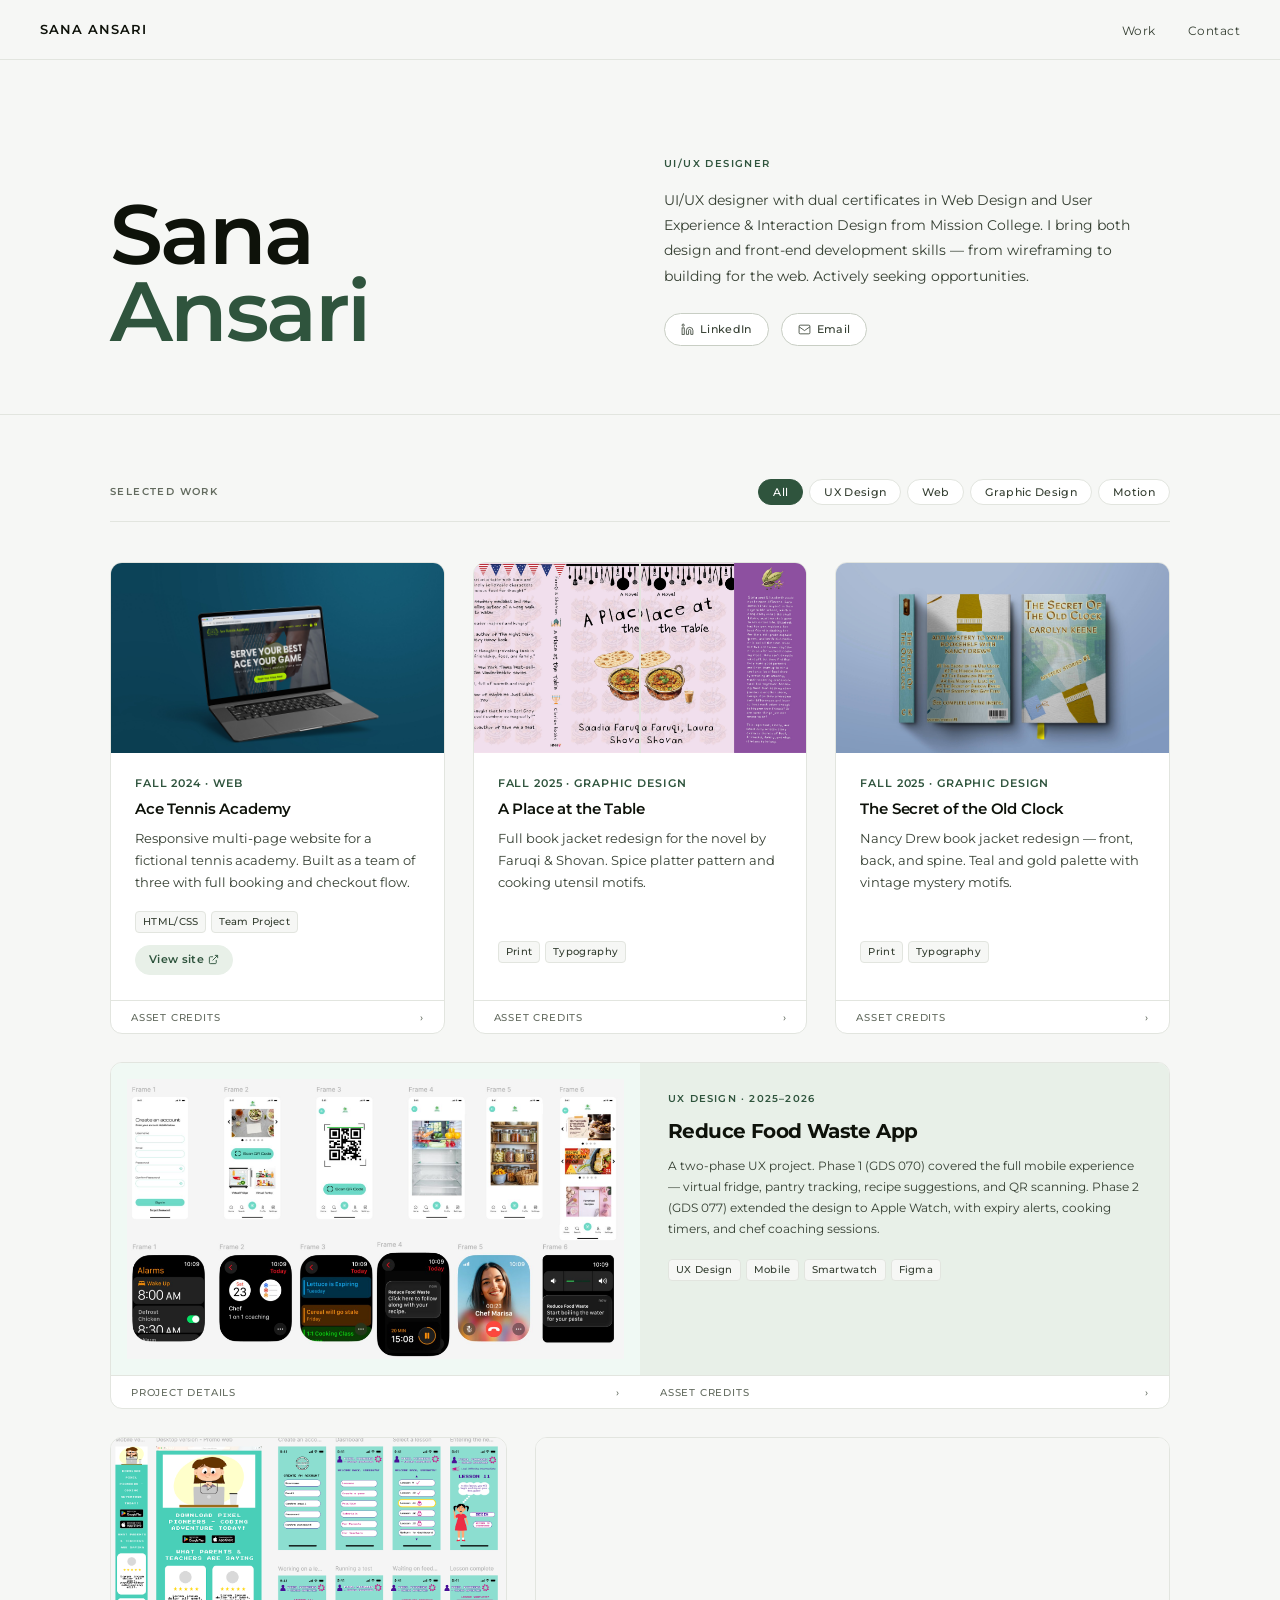
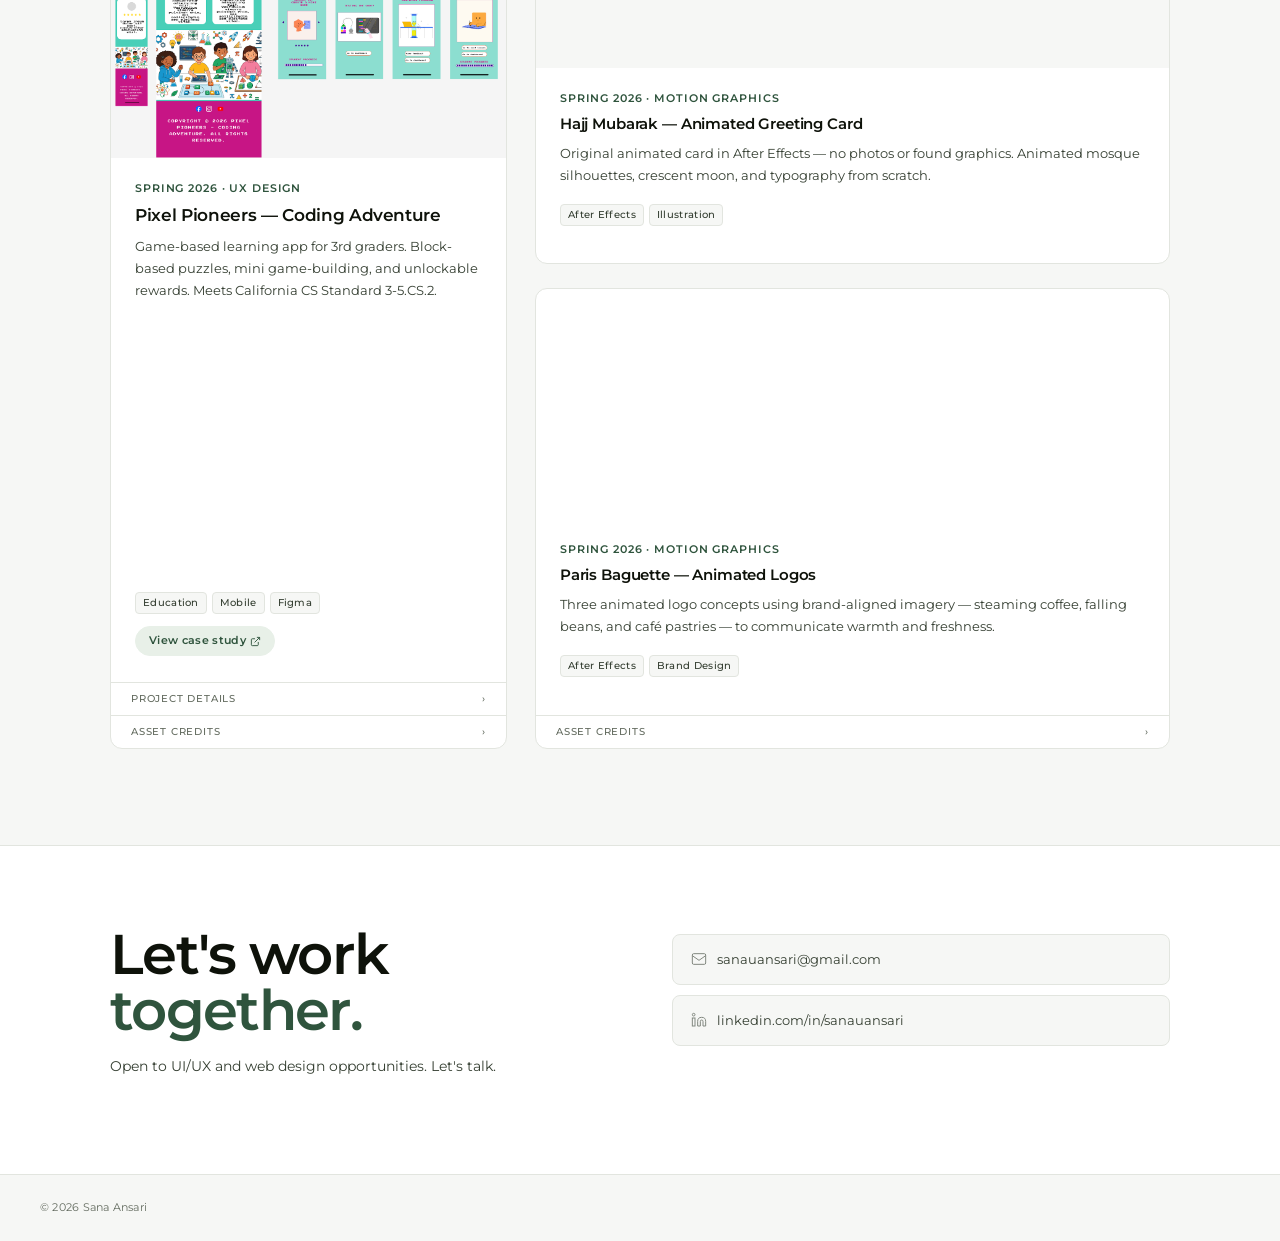
==== index.html @ 72877c67 "Add files via upload" ====
<!DOCTYPE html>
<html lang="en">
<head>
  <meta charset="UTF-8">
  <meta name="viewport" content="width=device-width, initial-scale=1.0">
  <title>Sana Ansari — UI/UX Designer</title>
  <link rel="preconnect" href="https://fonts.googleapis.com">
  <link rel="preconnect" href="https://fonts.gstatic.com" crossorigin>
  <link href="https://fonts.googleapis.com/css2?family=Montserrat:ital,wght@0,300;0,400;0,500;0,600;0,700;1,400&display=swap" rel="stylesheet">
  <style>
    *, *::before, *::after { box-sizing: border-box; margin: 0; padding: 0; }

    :root {
      --bg: #F6F7F5;
      --surface: #FFFFFF;
      --border: #E2E5DF;
      --border-dark: #C8CEC4;
      --text-primary: #0E120A;
      --text-secondary: #353F32;
      --text-tertiary: #636B5F;
      --accent: #2F543D;
      --accent-light: #E8F0E8;
      --accent-mid: #3A6448;
      --font: 'Montserrat', system-ui, sans-serif;
    }

    html { scroll-behavior: smooth; }

    body {
      font-family: var(--font);
      background: var(--bg);
      color: var(--text-primary);
      line-height: 1.6;
      -webkit-font-smoothing: antialiased;
    }

    /* NAV */
    nav {
      position: sticky;
      top: 0;
      z-index: 100;
      background: rgba(246, 247, 245, 0.94);
      backdrop-filter: blur(12px);
      border-bottom: 1px solid var(--border);
      padding: 0 2.5rem;
      display: flex;
      align-items: center;
      justify-content: space-between;
      height: 60px;
    }
    .nav-logo {
      font-size: 13px;
      font-weight: 600;
      letter-spacing: 0.08em;
      text-transform: uppercase;
      color: var(--text-primary);
      text-decoration: none;
    }
    .nav-links { display: flex; gap: 2rem; list-style: none; }
    .nav-links a {
      font-size: 12px;
      font-weight: 400;
      letter-spacing: 0.04em;
      color: var(--text-secondary);
      text-decoration: none;
      transition: color 0.15s;
    }
    .nav-links a:hover { color: var(--accent); }

    /* LAYOUT */
    .container { max-width: 1140px; margin: 0 auto; padding: 0 2.5rem; }

    /* HERO */
    .hero { padding: 6rem 0 4rem; border-bottom: 1px solid var(--border); }
    .hero-inner {
      display: grid;
      grid-template-columns: 1fr 1fr;
      gap: 3rem;
      align-items: end;
    }
    .hero-left h1 {
      font-size: clamp(52px, 8vw, 84px);
      font-weight: 600;
      line-height: 0.92;
      color: var(--text-primary);
      letter-spacing: -0.03em;
    }
    .hero-left h1 em {
      font-style: normal;
      color: var(--accent);
      font-weight: 600;
    }
    .hero-right { padding-bottom: 4px; }
    .hero-eyebrow {
      font-size: 10px;
      font-weight: 600;
      letter-spacing: 0.14em;
      text-transform: uppercase;
      color: var(--accent);
      margin-bottom: 1rem;
    }
    .hero-bio {
      font-size: 14px;
      color: var(--text-secondary);
      line-height: 1.8;
      margin-bottom: 1.5rem;
      font-weight: 400;
    }
    .hero-links { display: flex; gap: 0.75rem; flex-wrap: wrap; }
    .hero-link {
      font-size: 11px;
      font-weight: 500;
      letter-spacing: 0.03em;
      color: var(--text-secondary);
      text-decoration: none;
      display: flex;
      align-items: center;
      gap: 6px;
      border: 1px solid var(--border-dark);
      border-radius: 100px;
      padding: 7px 16px;
      background: var(--surface);
      transition: all 0.15s;
    }
    .hero-link:hover { border-color: var(--accent); color: var(--accent); background: var(--accent-light); }
    .hero-link svg { width: 13px; height: 13px; }

    /* WORK SECTION */
    .work-section { padding: 4rem 0 6rem; }

    .section-header {
      display: flex;
      align-items: center;
      justify-content: space-between;
      margin-bottom: 2.5rem;
      padding-bottom: 1rem;
      border-bottom: 1px solid var(--border);
    }
    .section-label {
      font-size: 10px;
      font-weight: 600;
      letter-spacing: 0.14em;
      text-transform: uppercase;
      color: var(--text-tertiary);
    }

    /* FILTER TABS */
    .filter-tabs { display: flex; gap: 6px; flex-wrap: wrap; }
    .filter-btn {
      font-family: var(--font);
      font-size: 11px;
      font-weight: 500;
      letter-spacing: 0.03em;
      color: var(--text-secondary);
      background: var(--surface);
      border: 1px solid var(--border);
      border-radius: 100px;
      padding: 5px 14px;
      cursor: pointer;
      transition: all 0.15s;
    }
    .filter-btn:hover { border-color: var(--accent); color: var(--accent); }
    .filter-btn.active { background: var(--accent); border-color: var(--accent); color: #fff; }

    /* PROJECT LAYOUTS */
    .projects-wrap { display: flex; flex-direction: column; gap: 1.75rem; }
    .row-3 { display: grid; grid-template-columns: repeat(3, 1fr); gap: 1.75rem; }
    .row-featured { display: grid; grid-template-columns: 1fr 1.6fr; gap: 1.75rem; align-items: stretch; }

    /* BASE CARD */
    .project-card {
      background: var(--surface);
      border: 1px solid var(--border);
      border-radius: 12px;
      overflow: hidden;
      display: flex;
      flex-direction: column;
      transition: box-shadow 0.2s, transform 0.2s;
    }
    .project-card:hover {
      box-shadow: 0 6px 24px rgba(28, 35, 32, 0.08);
      transform: translateY(-2px);
    }
    .project-card.hidden { display: none; }

    .card-img { width: 100%; height: 230px; object-fit: cover; display: block; background: var(--bg); cursor: pointer; }
    .card-img-sm { width: 100%; height: 190px; object-fit: cover; display: block; background: var(--bg); cursor: pointer; }
    .card-img-tall { width: 100%; height: 320px; object-fit: cover; display: block; background: var(--bg); cursor: pointer; }
    .card-video { width: 100%; height: 230px; object-fit: cover; display: block; cursor: pointer; }
    .card-placeholder {
      display: flex;
      align-items: center;
      justify-content: center;
      background: var(--accent-light);
    }
    .card-img-duo {
      display: grid;
      grid-template-columns: 1fr 1fr;
      gap: 2px;
      background: var(--border);
      height: 190px;
      cursor: pointer;
    }
    .card-img-duo img { width: 100%; height: 100%; object-fit: cover; }

    .card-body { padding: 1.35rem 1.5rem 1.6rem; flex: 1; display: flex; flex-direction: column; }
    .card-year {
      font-size: 11px;
      font-weight: 600;
      letter-spacing: 0.08em;
      text-transform: uppercase;
      color: var(--accent);
      margin-bottom: 0.4rem;
    }
    .card-title {
      font-size: 17px;
      font-weight: 600;
      letter-spacing: -0.02em;
      color: var(--text-primary);
      line-height: 1.3;
      margin-bottom: 0.55rem;
    }
    .card-title-sm {
      font-size: 15px;
      font-weight: 600;
      letter-spacing: -0.01em;
      color: var(--text-primary);
      line-height: 1.3;
      margin-bottom: 0.55rem;
    }
    .card-desc {
      font-size: 13px;
      color: var(--text-secondary);
      line-height: 1.7;
      font-weight: 400;
      flex: 1;
      margin-bottom: 1.1rem;
    }
    .card-tags { display: flex; gap: 5px; flex-wrap: wrap; margin-bottom: 0.75rem; }
    .tag {
      font-size: 10px;
      font-weight: 500;
      letter-spacing: 0.03em;
      color: var(--text-secondary);
      background: var(--bg);
      border: 1px solid var(--border);
      border-radius: 4px;
      padding: 2px 7px;
    }
    .card-footer { display: flex; align-items: center; justify-content: space-between; margin-top: auto; }
    .card-link {
      font-size: 11px;
      font-weight: 600;
      letter-spacing: 0.03em;
      color: var(--accent);
      text-decoration: none;
      display: flex;
      align-items: center;
      gap: 4px;
      border: 1px solid var(--accent-light);
      border-radius: 100px;
      padding: 5px 13px;
      background: var(--accent-light);
      transition: all 0.15s;
    }
    .card-link:hover { background: var(--accent); color: #fff; border-color: var(--accent); }

    /* FEATURED HORIZONTAL CARD */
    .featured-card {
      background: var(--surface);
      border: 1px solid var(--border);
      border-radius: 12px;
      overflow: hidden;
      display: grid;
      grid-template-columns: 1fr 1fr;
      transition: box-shadow 0.2s, transform 0.2s;
    }
    .featured-card:hover {
      box-shadow: 0 6px 24px rgba(28, 35, 32, 0.08);
      transform: translateY(-2px);
    }
    .featured-card.hidden { display: none; }
    .featured-img { width: 100%; height: 100%; min-height: 300px; object-fit: cover; display: block; cursor: pointer; }
    .featured-body {
      padding: 1.75rem;
      display: flex;
      flex-direction: column;
      justify-content: space-between;
      background: var(--accent-light);
    }
    .featured-label {
      font-size: 10px;
      font-weight: 600;
      letter-spacing: 0.12em;
      text-transform: uppercase;
      color: var(--accent);
      margin-bottom: 0.75rem;
    }
    .featured-title {
      font-size: 20px;
      font-weight: 700;
      letter-spacing: -0.03em;
      color: var(--text-primary);
      line-height: 1.2;
      margin-bottom: 0.75rem;
    }
    .featured-desc {
      font-size: 12px;
      color: var(--text-secondary);
      line-height: 1.75;
      font-weight: 400;
      flex: 1;
      margin-bottom: 1.25rem;
    }

    /* CREDITS */
    .credits-toggle {
      width: 100%;
      background: none;
      border: none;
      border-top: 1px solid var(--border);
      padding: 0.6rem 1.25rem;
      display: flex;
      align-items: center;
      justify-content: space-between;
      cursor: pointer;
      font-family: var(--font);
      font-size: 10px;
      font-weight: 500;
      letter-spacing: 0.08em;
      text-transform: uppercase;
      color: var(--text-tertiary);
      transition: background 0.15s;
    }
    .credits-toggle:hover { background: var(--bg); color: var(--text-secondary); }
    .credits-toggle .chev { transition: transform 0.2s; }
    .credits-panel { display: none; padding: 0.85rem 1.25rem 1rem; border-top: 1px solid var(--border); background: var(--bg); }
    .credits-panel.open { display: block; }
    .credits-panel p { font-size: 11px; color: var(--text-tertiary); margin-bottom: 0.35rem; line-height: 1.6; }
    .credits-panel a { color: var(--text-secondary); }
    .credits-cat { font-size: 10px; font-weight: 600; letter-spacing: 0.1em; text-transform: uppercase; color: var(--accent); margin: 0.65rem 0 0.3rem; }

    /* CONTACT */
    .contact-section { border-top: 1px solid var(--border); padding: 5rem 0 6rem; background: var(--surface); }
    .contact-inner { display: grid; grid-template-columns: 1fr 1fr; gap: 4rem; align-items: start; }
    .contact-left h2 {
      font-size: clamp(36px, 5vw, 56px);
      font-weight: 600;
      letter-spacing: -0.03em;
      color: var(--text-primary);
      line-height: 1.0;
      margin-bottom: 1rem;
    }
    .contact-left h2 em { font-style: normal; color: var(--accent); font-weight: 600; }
    .contact-sub { font-size: 14px; color: var(--text-secondary); line-height: 1.75; font-weight: 400; }
    .contact-right { padding-top: 0.5rem; }
    .contact-links { display: flex; flex-direction: column; gap: 10px; }
    .contact-link {
      font-size: 13px;
      font-weight: 400;
      color: var(--text-secondary);
      border: 1px solid var(--border);
      border-radius: 8px;
      padding: 14px 18px;
      display: flex;
      align-items: center;
      gap: 10px;
      text-decoration: none;
      background: var(--bg);
      transition: all 0.15s;
    }
    .contact-link:hover { border-color: var(--accent); color: var(--accent); background: var(--accent-light); }
    .contact-link svg { width: 16px; height: 16px; opacity: 0.6; }

    /* FOOTER */
    footer {
      border-top: 1px solid var(--border);
      padding: 1.5rem 2.5rem;
      display: flex;
      align-items: center;
      justify-content: space-between;
      background: var(--bg);
    }
    footer p { font-size: 11px; color: var(--text-tertiary); letter-spacing: 0.02em; }

    /* RESPONSIVE */

    /* Tablet */
    @media (max-width: 980px) {
      .container { padding: 0 1.75rem; }
      .row-3 { grid-template-columns: 1fr 1fr; }
      .row-featured { grid-template-columns: 1fr; }
      .row-featured > div:last-child { display: grid; grid-template-columns: 1fr 1fr; gap: 1.75rem; }
      .featured-card { grid-template-columns: 1fr; }
      .featured-img { min-height: 260px; height: 260px; }
      .card-img-tall { height: 260px; }
    }

    /* Mobile */
    @media (max-width: 640px) {
      nav { padding: 0 1.25rem; height: 54px; }
      .container { padding: 0 1.25rem; }
      .hero { padding: 3rem 0 2.5rem; }
      .hero-inner { grid-template-columns: 1fr; gap: 1.75rem; }
      .hero-left h1 { font-size: clamp(40px, 14vw, 56px); }
      .work-section { padding: 2.5rem 0 4rem; }
      .section-header { flex-direction: column; align-items: flex-start; gap: 1rem; }
      .filter-tabs { width: 100%; overflow-x: auto; flex-wrap: nowrap; padding-bottom: 2px; }
      .row-3 { grid-template-columns: 1fr; gap: 1.25rem; }
      .row-featured { grid-template-columns: 1fr; gap: 1.25rem; }
      .row-featured > div:last-child { grid-template-columns: 1fr; gap: 1.25rem; }
      .projects-wrap { gap: 1.25rem; }
      .featured-card { grid-template-columns: 1fr; }
      .featured-img { min-height: 220px; height: 220px; }
      .featured-body { padding: 1.5rem; }
      .card-img-tall { height: 240px; }
      .card-img, .card-video { height: 200px; }
      .card-img-sm, .card-img-duo { height: 170px; }
      .contact-section { padding: 3.5rem 0 4rem; }
      .contact-inner { grid-template-columns: 1fr; gap: 2rem; }
      footer { flex-direction: column; gap: 0.4rem; text-align: center; }
    }

    @media (max-width: 400px) {
      .hero-left h1 { font-size: 38px; }
      .featured-title { font-size: 18px; }
    }

    @media (prefers-reduced-motion: reduce) {
      .project-card, .featured-card { transition: none; }
    }
  </style>
</head>
<body>

  <nav>
    <a href="#" class="nav-logo">Sana Ansari</a>
    <ul class="nav-links">
      <li><a href="#work">Work</a></li>
      <li><a href="#contact">Contact</a></li>
    </ul>
  </nav>

  <!-- HERO -->
  <section class="hero">
    <div class="container">
      <div class="hero-inner">
        <div class="hero-left">
          <h1>Sana<br><em>Ansari</em></h1>
        </div>
        <div class="hero-right">
          <p class="hero-eyebrow">UI/UX Designer</p>
          <p class="hero-bio">UI/UX designer with dual certificates in Web Design and User Experience &amp; Interaction Design from Mission College. I bring both design and front-end development skills — from wireframing to building for the web. Actively seeking opportunities.</p>
          <div class="hero-links">
            <a href="https://www.linkedin.com/in/sanauansari/" target="_blank" rel="noopener" class="hero-link">
              <svg viewBox="0 0 24 24" fill="none" stroke="currentColor" stroke-width="1.5"><path d="M16 8a6 6 0 016 6v7h-4v-7a2 2 0 00-2-2 2 2 0 00-2 2v7h-4v-7a6 6 0 016-6z"/><rect x="2" y="9" width="4" height="12"/><circle cx="4" cy="4" r="2"/></svg>
              LinkedIn
            </a>
            <a href="mailto:sanauansari@gmail.com" class="hero-link">
              <svg viewBox="0 0 24 24" fill="none" stroke="currentColor" stroke-width="1.5"><rect x="2" y="4" width="20" height="16" rx="2"/><path d="M2 7l10 7 10-7"/></svg>
              Email
            </a>
          </div>
        </div>
      </div>
    </div>
  </section>

  <!-- WORK -->
  <section class="work-section" id="work">
    <div class="container">
      <div class="section-header">
        <p class="section-label">Selected work</p>
        <div class="filter-tabs">
          <button class="filter-btn active" data-filter="all">All</button>
          <button class="filter-btn" data-filter="ux">UX Design</button>
          <button class="filter-btn" data-filter="web">Web</button>
          <button class="filter-btn" data-filter="graphic">Graphic Design</button>
          <button class="filter-btn" data-filter="motion">Motion</button>
        </div>
      </div>

      <div class="projects-wrap">

        <!-- ROW 1: 3 small cards -->
        <div class="row-3">

          <!-- Ace Tennis -->
          <div class="project-card" data-category="web">
            <img class="card-img-sm" src="images/tennis.jpg" loading="lazy" alt="Ace Tennis Academy website on laptop mockup"
              onclick="window.open('projects/ace-tennis.html', '_blank')"
              onerror="this.style.display='none'; this.nextElementSibling.style.display='flex';">
            <div class="card-placeholder card-img-sm" style="display:none; background:#0a2240; cursor:pointer;" onclick="window.open('projects/ace-tennis.html', '_blank')">
              <svg width="36" height="36" viewBox="0 0 24 24" fill="none" stroke="#fff" stroke-width="1"><circle cx="12" cy="12" r="10"/><path d="M2 12h20M12 2a15 15 0 010 20"/></svg>
            </div>
            <div class="card-body">
              <p class="card-year">Fall 2024 · Web</p>
              <p class="card-title-sm">Ace Tennis Academy</p>
              <p class="card-desc">Responsive multi-page website for a fictional tennis academy. Built as a team of three with full booking and checkout flow.</p>
              <div class="card-tags"><span class="tag">HTML/CSS</span><span class="tag">Team Project</span></div>
              <div class="card-footer">
                <a href="https://sanauansari.github.io/ace-tennis-academy/" target="_blank" rel="noopener" class="card-link">
                  View site
                  <svg width="11" height="11" viewBox="0 0 24 24" fill="none" stroke="currentColor" stroke-width="2"><path d="M18 13v6a2 2 0 01-2 2H5a2 2 0 01-2-2V8a2 2 0 012-2h6"/><polyline points="15,3 21,3 21,9"/><line x1="10" y1="14" x2="21" y2="3"/></svg>
                </a>
              </div>
            </div>
            <button class="credits-toggle" onclick="toggleCredits(this)">
              <span>Asset credits</span><span class="chev">›</span>
            </button>
            <div class="credits-panel">
              <p class="credits-cat">Images</p>
              <p>Images sourced from <a href="https://stock.adobe.com" target="_blank">Adobe Stock</a>. Full credits to be added.</p>
              <p class="credits-cat">Mockup</p>
              <p>Laptop mockup — <a href="https://www.behance.net/gallery/180625045/Free-Laptop-Mockup?tracking_source=search_projects|free+website+mockup&l=1" target="_blank">Behance</a></p>
            </div>
          </div>

          <!-- A Place at the Table -->
          <div class="project-card" data-category="graphic">
            <div class="card-img-duo" onclick="window.open('projects/place-at-table.html', '_blank')">
              <img src="images/place-at-table.jpg" loading="lazy" alt="A Place at the Table front cover" onerror="this.style.background='#EEF1EC';">
              <img src="images/place-at-table.jpg" loading="lazy" alt="A Place at the Table back cover" style="object-position:right;" onerror="this.style.background='#E0EBE2';">
            </div>
            <div class="card-body">
              <p class="card-year">Fall 2025 · Graphic Design</p>
              <p class="card-title-sm">A Place at the Table</p>
              <p class="card-desc">Full book jacket redesign for the novel by Faruqi &amp; Shovan. Spice platter pattern and cooking utensil motifs.</p>
              <div class="card-tags"><span class="tag">Print</span><span class="tag">Typography</span></div>
            </div>
            <button class="credits-toggle" onclick="toggleCredits(this)">
              <span>Asset credits</span><span class="chev">›</span>
            </button>
            <div class="credits-panel">
              <p class="credits-cat">Cover assets</p>
              <p>1. HMH logo — <a href="https://commons.wikimedia.org/wiki/File:Houghton_Mifflin_Harcourt_(HMH)_logo_2024.svg" target="_blank">Wikimedia Commons</a></p>
              <p>2. Mosque — Rawpixel.com, <a href="https://stock.adobe.com/images/png-flat-illustration-of-ramadan-mosque-architecture-silhouette/1224325643" target="_blank">Adobe Stock</a></p>
              <p>3. Bubble tea — Kseniia Kosikova, <a href="https://stock.adobe.com/images/cartoon-bubble-tea-or-pearl-milk-tea-isolated-on-white/562417519" target="_blank">Adobe Stock</a></p>
              <p>4. Naan — FOOD, <a href="https://stock.adobe.com/images/a-detailed-illustration-of-a-single-piece-of-freshly-baked-naan-flatbread-on-a-white-background/1722699346" target="_blank">Adobe Stock</a></p>
              <p>5. Masala chai — Touaha, <a href="https://stock.adobe.com/images/steaming-hot-masala-chai-in-glass-traditional-indian-beverage-drink-photography-on-transparent-background/1606369392" target="_blank">Adobe Stock</a></p>
              <p>6. Menorah — Bohdan, <a href="https://stock.adobe.com/images/golden-menorah-with-blue-candles-and-flames-for-jewish-hanukkah-holiday-celebration/1735991042" target="_blank">Adobe Stock</a></p>
              <p>7. Indian food watercolor — Thi Le, <a href="https://stock.adobe.com/images/indian-food-watercolor-style-png-background/615389721" target="_blank">Adobe Stock</a></p>
              <p>8. Cardamom — shornagraphiclab, <a href="https://stock.adobe.com/images/close-up-watercolor-illustration-of-green-cardamom-pods-and-seeds-isolated-on-transparent-background/1687317321" target="_blank">Adobe Stock</a></p>
              <p>9. Kitchen utensils — barks, <a href="https://stock.adobe.com/images/hanging-kitchen-utensil-vector-illustration/555025472" target="_blank">Adobe Stock</a></p>
              <p>10. Chicken biryani — Rawpixel.com, <a href="https://stock.adobe.com/images/png-traditional-spicy-chicken-biryani/1296893155" target="_blank">Adobe Stock</a></p>
              <p>11. Bunting — Sunil, <a href="https://stock.adobe.com/images/fourth-of-july-bunting-usa-independence-day-vector-illustration/1522533304" target="_blank">Adobe Stock</a></p>
              <p class="credits-cat">Author photos</p>
              <p>12. Saadia Faruqi — <a href="https://saadiafaruqi.com/about/" target="_blank">saadiafaruqi.com</a></p>
              <p>13. Laura Shovan — <a href="https://www.highlightsfoundation.org/faculty/laura-shovan/" target="_blank">Highlights Foundation</a></p>
            </div>
          </div>

          <!-- Secret of the Old Clock -->
          <div class="project-card" data-category="graphic">
            <img class="card-img-sm" src="images/old-clock.jpg" loading="lazy" alt="The Secret of the Old Clock book cover redesign"
              onclick="window.open('projects/old-clock.html', '_blank')"
              onerror="this.style.display='none'; this.nextElementSibling.style.display='flex';">
            <div class="card-placeholder card-img-sm" style="display:none; cursor:pointer;" onclick="window.open('projects/old-clock.html', '_blank')">
              <svg width="32" height="32" viewBox="0 0 24 24" fill="none" stroke="#4A7C59" stroke-width="1"><circle cx="12" cy="12" r="9"/><path d="M12 7v5l3 3"/></svg>
            </div>
            <div class="card-body">
              <p class="card-year">Fall 2025 · Graphic Design</p>
              <p class="card-title-sm">The Secret of the Old Clock</p>
              <p class="card-desc">Nancy Drew book jacket redesign — front, back, and spine. Teal and gold palette with vintage mystery motifs.</p>
              <div class="card-tags"><span class="tag">Print</span><span class="tag">Typography</span></div>
            </div>
            <button class="credits-toggle" onclick="toggleCredits(this)">
              <span>Asset credits</span><span class="chev">›</span>
            </button>
            <div class="credits-panel">
              <p class="credits-cat">Cover assets</p>
              <p>1. Flashlight banner — Роман Ярощук, <a href="https://stock.adobe.com/images/flashlight-banner-with-flashlight-and-ray-of-light-vector-illustration/448797744" target="_blank">Adobe Stock</a></p>
              <p>2. Flashlight — dacianlogan, <a href="https://stock.adobe.com/images/flashlight-illustration/88221350" target="_blank">Adobe Stock</a></p>
              <p>3. Clock charm — Hans Malm, <a href="https://stock.adobe.com/images/early-twentieth-century-timepiece-charm/1743973320" target="_blank">Adobe Stock</a></p>
              <p>4. Dirt road — YIfan, <a href="https://stock.adobe.com/images/a-dirt-road-with-a-black-fence-on-each-side-surrounded-by-green-grass-and-wildflowers-in-the-springtime/1342665498" target="_blank">Adobe Stock</a></p>
              <p>5. Courtroom — Nongkhane, <a href="https://stock.adobe.com/images/bankruptcy-hearing-process-courtroom-legal-documents-serious-environment-closeup-view-justice-and-accountability/1373781040" target="_blank">Adobe Stock</a></p>
              <p>6. Blue car — NIRJANA, <a href="https://stock.adobe.com/images/blue-car-rear-view-isolated-on-white-background-n-modern-vehicle-backside-for-auto-design-transport-concepts-and-marketing-use/1509213724" target="_blank">Adobe Stock</a></p>
              <p>7. Magnifying glass — BillionPhotos.com, <a href="https://stock.adobe.com/images/magnifying-glass-isolated-on-a-white-background/536979520" target="_blank">Adobe Stock</a></p>
              <p class="credits-cat">Mockup</p>
              <p>Book mockup — Avelina Studio, <a href="https://avelinastudio.com/product/free-book-mockup-front-back-spine/" target="_blank">avelinastudio.com</a></p>
            </div>
          </div>

        </div>

        <!-- ROW 2: Featured Food Waste -->
        <div class="featured-card" data-category="ux">
          <img class="featured-img" src="images/food-waste-mobile-2.jpg" loading="lazy" alt="Reduce Food Waste mobile app"
            style="object-fit: contain; background: #f0f9f4; padding: 1rem;"
            onclick="window.open('projects/food-waste.html', '_blank')"
            onerror="this.style.display='none'; this.nextElementSibling.style.display='flex';">
          <div class="card-placeholder" style="display:none; min-height:220px; background:#EEF1EC;">
            <svg width="40" height="40" viewBox="0 0 24 24" fill="none" stroke="#4A7C59" stroke-width="1"><rect x="5" y="2" width="14" height="20" rx="2"/></svg>
          </div>
          <div class="featured-body">
            <div>
              <p class="featured-label">UX Design · 2025–2026</p>
              <p class="featured-title">Reduce Food Waste App</p>
              <p class="featured-desc">A two-phase UX project. Phase 1 (GDS 070) covered the full mobile experience — virtual fridge, pantry tracking, recipe suggestions, and QR scanning. Phase 2 (GDS 077) extended the design to Apple Watch, with expiry alerts, cooking timers, and chef coaching sessions.</p>
              <div class="card-tags">
                <span class="tag">UX Design</span>
                <span class="tag">Mobile</span>
                <span class="tag">Smartwatch</span>
                <span class="tag">Figma</span>
              </div>
            </div>
          </div>
          <button class="credits-toggle" onclick="toggleCredits(this)" style="border-top: 1px solid var(--border);">
            <span>Project details</span><span class="chev">›</span>
          </button>
          <div class="credits-panel">
            <p class="credits-cat">Problem</p>
            <p>Food is often forgotten in pantries and fridges and thrown away before it's used — people forget what they have, aren't sure if it's still safe to eat, or don't know how to use up leftovers and odd ingredients.</p>
            <p class="credits-cat">Solution</p>
            <p>Tracks and helps use food before it expires — suggests recipes from available ingredients, sends expiration reminders, and shows a freshness guide for items in a virtual pantry and fridge. Phase 1 covered the mobile app; Phase 2 extended it to a smartwatch companion with quick-access reminders, recipe suggestions, and voice commands.</p>
            <p class="credits-cat">Target users</p>
            <p>College students and young professionals, environmentally conscious consumers, parents involving kids in food prep, and roommates sharing groceries.</p>
            <p class="credits-cat">Key features</p>
            <p>Voice command integration, user-defined push notifications, quick-glance fridge/pantry view, expiration reminders, shopping list sync, and voice-assisted cooking mode.</p>
          </div>
          <button class="credits-toggle" onclick="toggleCredits(this)" style="border-top: 1px solid var(--border);">
            <span>Asset credits</span><span class="chev">›</span>
          </button>
          <div class="credits-panel">
            <p class="credits-cat">Images</p>
            <p>Images sourced from <a href="https://stock.adobe.com" target="_blank">Adobe Stock</a> and <a href="https://unsplash.com" target="_blank">Unsplash</a>. Full credits to be added.</p>
          </div>
        </div>

        <!-- ROW 3: Pixel Pioneers + Motion stack -->
        <div class="row-featured">

          <!-- Pixel Pioneers -->
          <div class="project-card" data-category="ux">
            <img class="card-img-tall"
              src="images/pixel-pioneers.png" loading="lazy"
              alt="Pixel Pioneers app screens"
              onclick="window.open('projects/pixel-pioneers.html', '_blank')"
              onerror="this.style.display='none'; this.nextElementSibling.style.display='flex';">
            <div class="card-placeholder card-img-tall" style="display:none;">
              <svg width="36" height="36" viewBox="0 0 24 24" fill="none" stroke="#4A7C59" stroke-width="1"><rect x="5" y="2" width="14" height="20" rx="2"/></svg>
            </div>
            <div class="card-body">
              <p class="card-year">Spring 2026 · UX Design</p>
              <p class="card-title">Pixel Pioneers — Coding Adventure</p>
              <p class="card-desc">Game-based learning app for 3rd graders. Block-based puzzles, mini game-building, and unlockable rewards. Meets California CS Standard 3-5.CS.2.</p>
              <div class="card-tags"><span class="tag">Education</span><span class="tag">Mobile</span><span class="tag">Figma</span></div>
              <div class="card-footer">
                <a href="https://sites.google.com/view/sana-ansari-gds72-spring2026/home" target="_blank" rel="noopener" class="card-link">
                  View case study
                  <svg width="11" height="11" viewBox="0 0 24 24" fill="none" stroke="currentColor" stroke-width="2"><path d="M18 13v6a2 2 0 01-2 2H5a2 2 0 01-2-2V8a2 2 0 012-2h6"/><polyline points="15,3 21,3 21,9"/><line x1="10" y1="14" x2="21" y2="3"/></svg>
                </a>
              </div>
            </div>
            <button class="credits-toggle" onclick="toggleCredits(this)">
              <span>Project details</span><span class="chev">›</span>
            </button>
            <div class="credits-panel">
              <p class="credits-cat">Background</p>
              <p>Supports California Computer Science Standard 3-5.CS.2, teaching students how hardware and software work together through interactive coding activities and simple game-building lessons.</p>
              <p class="credits-cat">Objective</p>
              <p>Introduces third-grade students to beginner coding concepts through fun, interactive, game-based learning experiences.</p>
              <p class="credits-cat">Target audience</p>
              <p>3rd grade students, ages 7–8, beginner coding learners.</p>
              <p class="credits-cat">Key features</p>
              <p>Block-based coding lessons, interactive puzzles and challenges, mini game-building activities, unlockable rewards and badges, kid-friendly visuals and animations, and a guide character with hints and support.</p>
              <p class="credits-cat">User task flow</p>
              <p>Third grade students need a fun, hands-on, interactive way to explore basic coding concepts so they can develop problem-solving skills and create their own games.</p>
            </div>
            <button class="credits-toggle" onclick="toggleCredits(this)">
              <span>Asset credits</span><span class="chev">›</span>
            </button>
            <div class="credits-panel">
              <p class="credits-cat">Images</p>
              <p>Images sourced from <a href="https://stock.adobe.com" target="_blank">Adobe Stock</a> and <a href="https://unsplash.com" target="_blank">Unsplash</a>. Full credits to be added.</p>
            </div>
          </div>

          <!-- Motion stack -->
          <div style="display:flex; flex-direction:column; gap:1.5rem;">

            <!-- Hajj Mubarak -->
            <div class="project-card" data-category="motion">
              <video class="card-img" autoplay loop muted playsinline
                onclick="window.open('projects/hajj-mubarak.html', '_blank')">
                <source src="images/hajj-mubarak.mp4" type="video/mp4">
              </video>
              <div class="card-placeholder card-img" style="display:none;">
                <svg width="32" height="32" viewBox="0 0 24 24" fill="none" stroke="#4A7C59" stroke-width="1"><circle cx="12" cy="5" r="3"/><path d="M12 8v8M8 20h8"/></svg>
              </div>
              <div class="card-body">
                <p class="card-year">Spring 2026 · Motion Graphics</p>
                <p class="card-title-sm">Hajj Mubarak — Animated Greeting Card</p>
                <p class="card-desc">Original animated card in After Effects — no photos or found graphics. Animated mosque silhouettes, crescent moon, and typography from scratch.</p>
                <div class="card-tags"><span class="tag">After Effects</span><span class="tag">Illustration</span></div>
              </div>
            </div>

            <!-- Paris Baguette -->
            <div class="project-card" data-category="motion">
              <video class="card-video" autoplay loop muted playsinline onclick="window.open('projects/paris-baguette.html', '_blank')">
                <source src="images/paris-baguette.mp4" type="video/mp4">
              </video>
              <div class="card-body">
                <p class="card-year">Spring 2026 · Motion Graphics</p>
                <p class="card-title-sm">Paris Baguette — Animated Logos</p>
                <p class="card-desc">Three animated logo concepts using brand-aligned imagery — steaming coffee, falling beans, and café pastries — to communicate warmth and freshness.</p>
                <div class="card-tags"><span class="tag">After Effects</span><span class="tag">Brand Design</span></div>
              </div>
              <button class="credits-toggle" onclick="toggleCredits(this)">
                <span>Asset credits</span><span class="chev">›</span>
              </button>
              <div class="credits-panel">
                <p class="credits-cat">Assets used</p>
                <p>1. Coffee reference — <a href="https://share.google/CsjMO96jxajoHZdf6" target="_blank">Google Photos</a></p>
                <p>2. Falling coffee beans — <a href="https://stock.adobe.com/images/falling-roasted-coffee-beans-isolated-on-transparent-background/777564079" target="_blank">Adobe Stock</a></p>
                <p>3. Coffee with steam — <a href="https://stock.adobe.com/images/aromatic-cup-of-black-coffee-with-rising-steam-isolated-on-transparent-background-perfect-for-a-morning-pickmeup-or-a-relaxing-break/1729395268" target="_blank">Adobe Stock</a></p>
                <p>4. White smoke — <a href="https://stock.adobe.com/images/white-smoke-transparent/563890924" target="_blank">Adobe Stock</a></p>
                <p>5. White ceramic mug — <a href="https://stock.adobe.com/images/white-ceramic-mug-isolated-on-empty-background/527444697" target="_blank">Adobe Stock</a></p>
                <p>6. Coffee bean — <a href="https://stock.adobe.com/images/coffee-bean-isolated-on-transparent-background-png/529259468" target="_blank">Adobe Stock</a></p>
                <p>7. Cheese danish — <a href="https://stock.adobe.com/images/cheese-danish-pastry-top-view-isolated-on-transparent-background/868939824" target="_blank">Adobe Stock</a></p>
                <p>8. Badge mockup — <a href="https://stock.adobe.com/templates/circle-round-pin-badge-mockup-template/1709363164" target="_blank">Adobe Stock</a></p>
                <p>9. Chocolate cake — <a href="https://stock.adobe.com/images/chocolate-cake-with-chocolate-creame-isolated-on-white/536964018" target="_blank">Adobe Stock</a></p>
              </div>
            </div>

          </div>
        </div>

      </div>
    </div>
  </section>

  <!-- CONTACT -->
  <section class="contact-section" id="contact">
    <div class="container">
      <div class="contact-inner">
        <div class="contact-left">
          <h2>Let's work<br><em>together.</em></h2>
          <p class="contact-sub">Open to UI/UX and web design opportunities. Let's talk.</p>
        </div>
        <div class="contact-right">
          <div class="contact-links">
            <a href="mailto:sanauansari@gmail.com" class="contact-link">
              <svg viewBox="0 0 24 24" fill="none" stroke="currentColor" stroke-width="1.5"><rect x="2" y="4" width="20" height="16" rx="2"/><path d="M2 7l10 7 10-7"/></svg>
              sanauansari@gmail.com
            </a>
            <a href="https://www.linkedin.com/in/sanauansari/" target="_blank" rel="noopener" class="contact-link">
              <svg viewBox="0 0 24 24" fill="none" stroke="currentColor" stroke-width="1.5"><path d="M16 8a6 6 0 016 6v7h-4v-7a2 2 0 00-2-2 2 2 0 00-2 2v7h-4v-7a6 6 0 016-6z"/><rect x="2" y="9" width="4" height="12"/><circle cx="4" cy="4" r="2"/></svg>
              linkedin.com/in/sanauansari
            </a>
          </div>
        </div>
      </div>
    </div>
  </section>

  <footer>
    <p>© 2026 Sana Ansari</p>
  </footer>

  <script>
    const filterBtns = document.querySelectorAll('.filter-btn');
    const cards = document.querySelectorAll('.project-card, .featured-card');

    filterBtns.forEach(btn => {
      btn.addEventListener('click', () => {
        filterBtns.forEach(b => b.classList.remove('active'));
        btn.classList.add('active');
        const filter = btn.dataset.filter;
        cards.forEach(card => {
          if (filter === 'all' || card.dataset.category === filter) {
            card.classList.remove('hidden');
          } else {
            card.classList.add('hidden');
          }
        });
      });
    });

    function toggleCredits(btn) {
      const panel = btn.nextElementSibling;
      const chev = btn.querySelector('.chev');
      panel.classList.toggle('open');
      chev.style.transform = panel.classList.contains('open') ? 'rotate(90deg)' : 'rotate(0)';
    }
  </script>

</body>
</html>
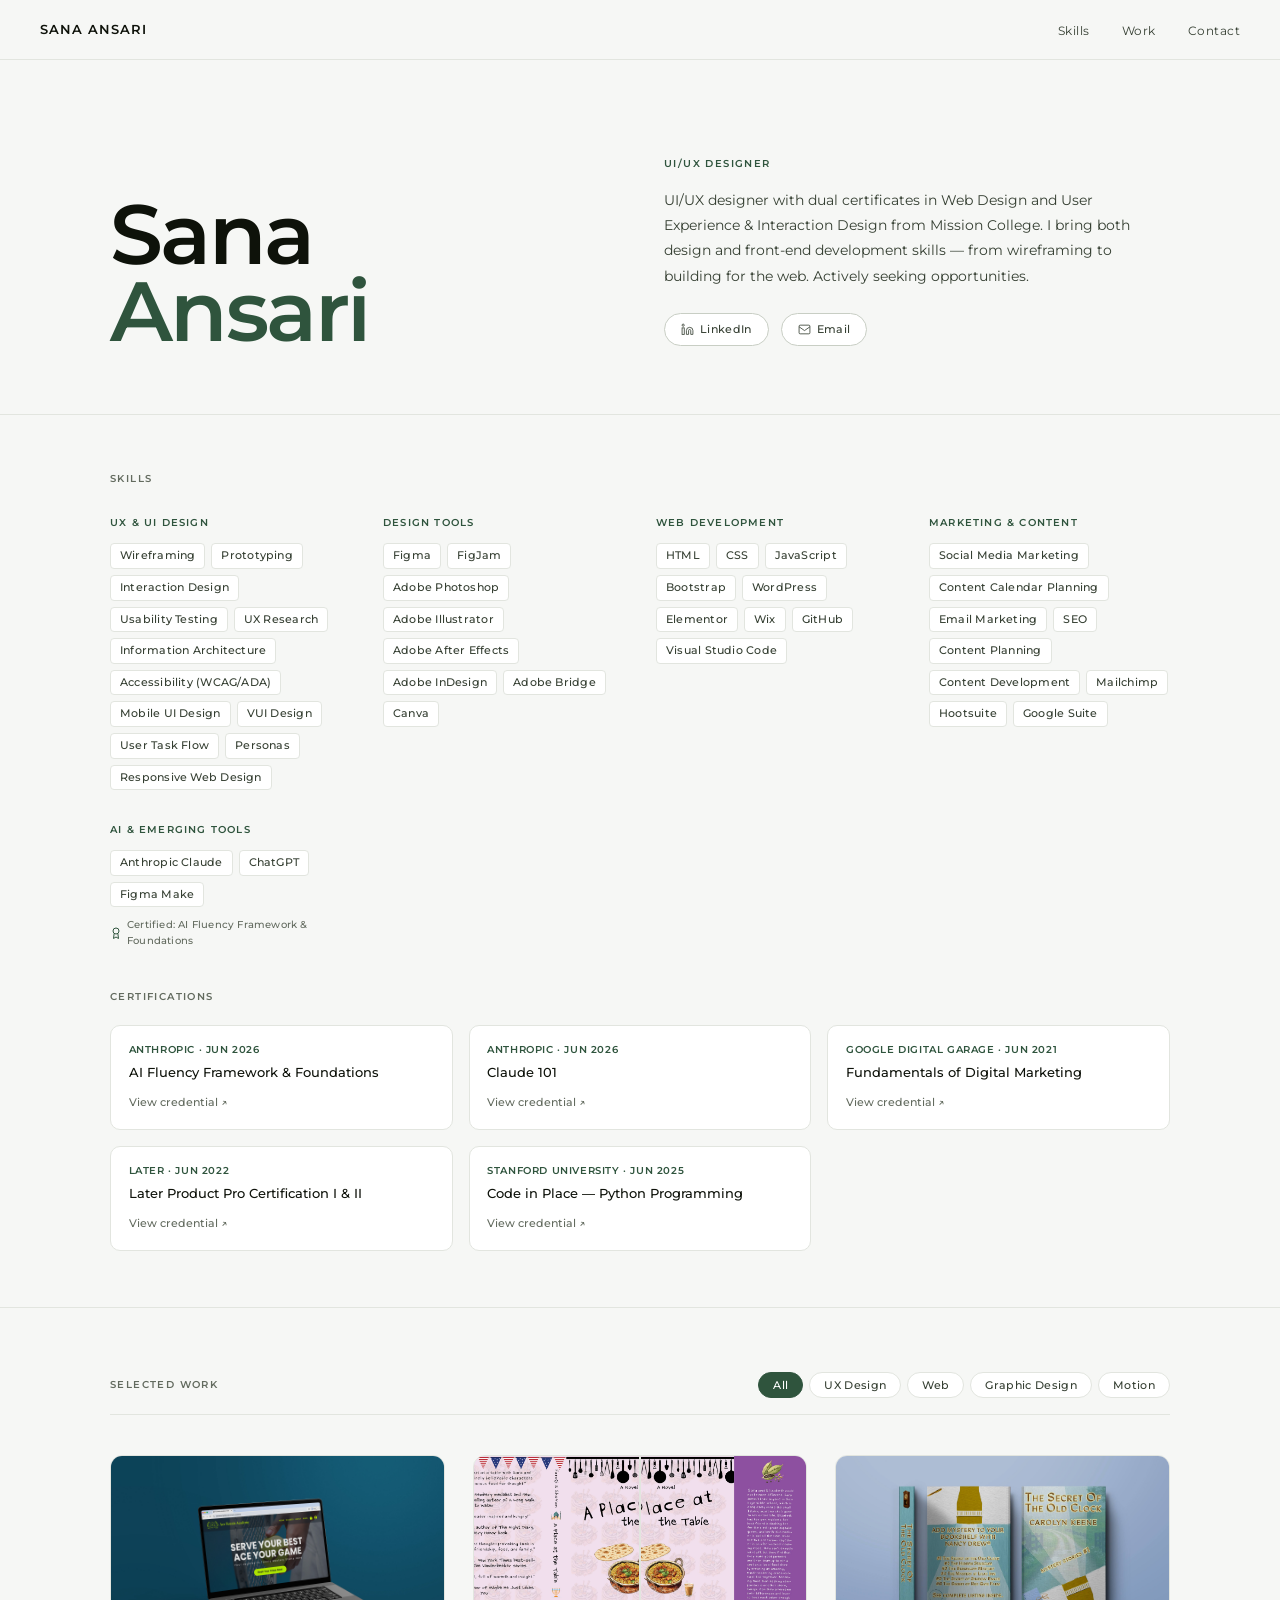
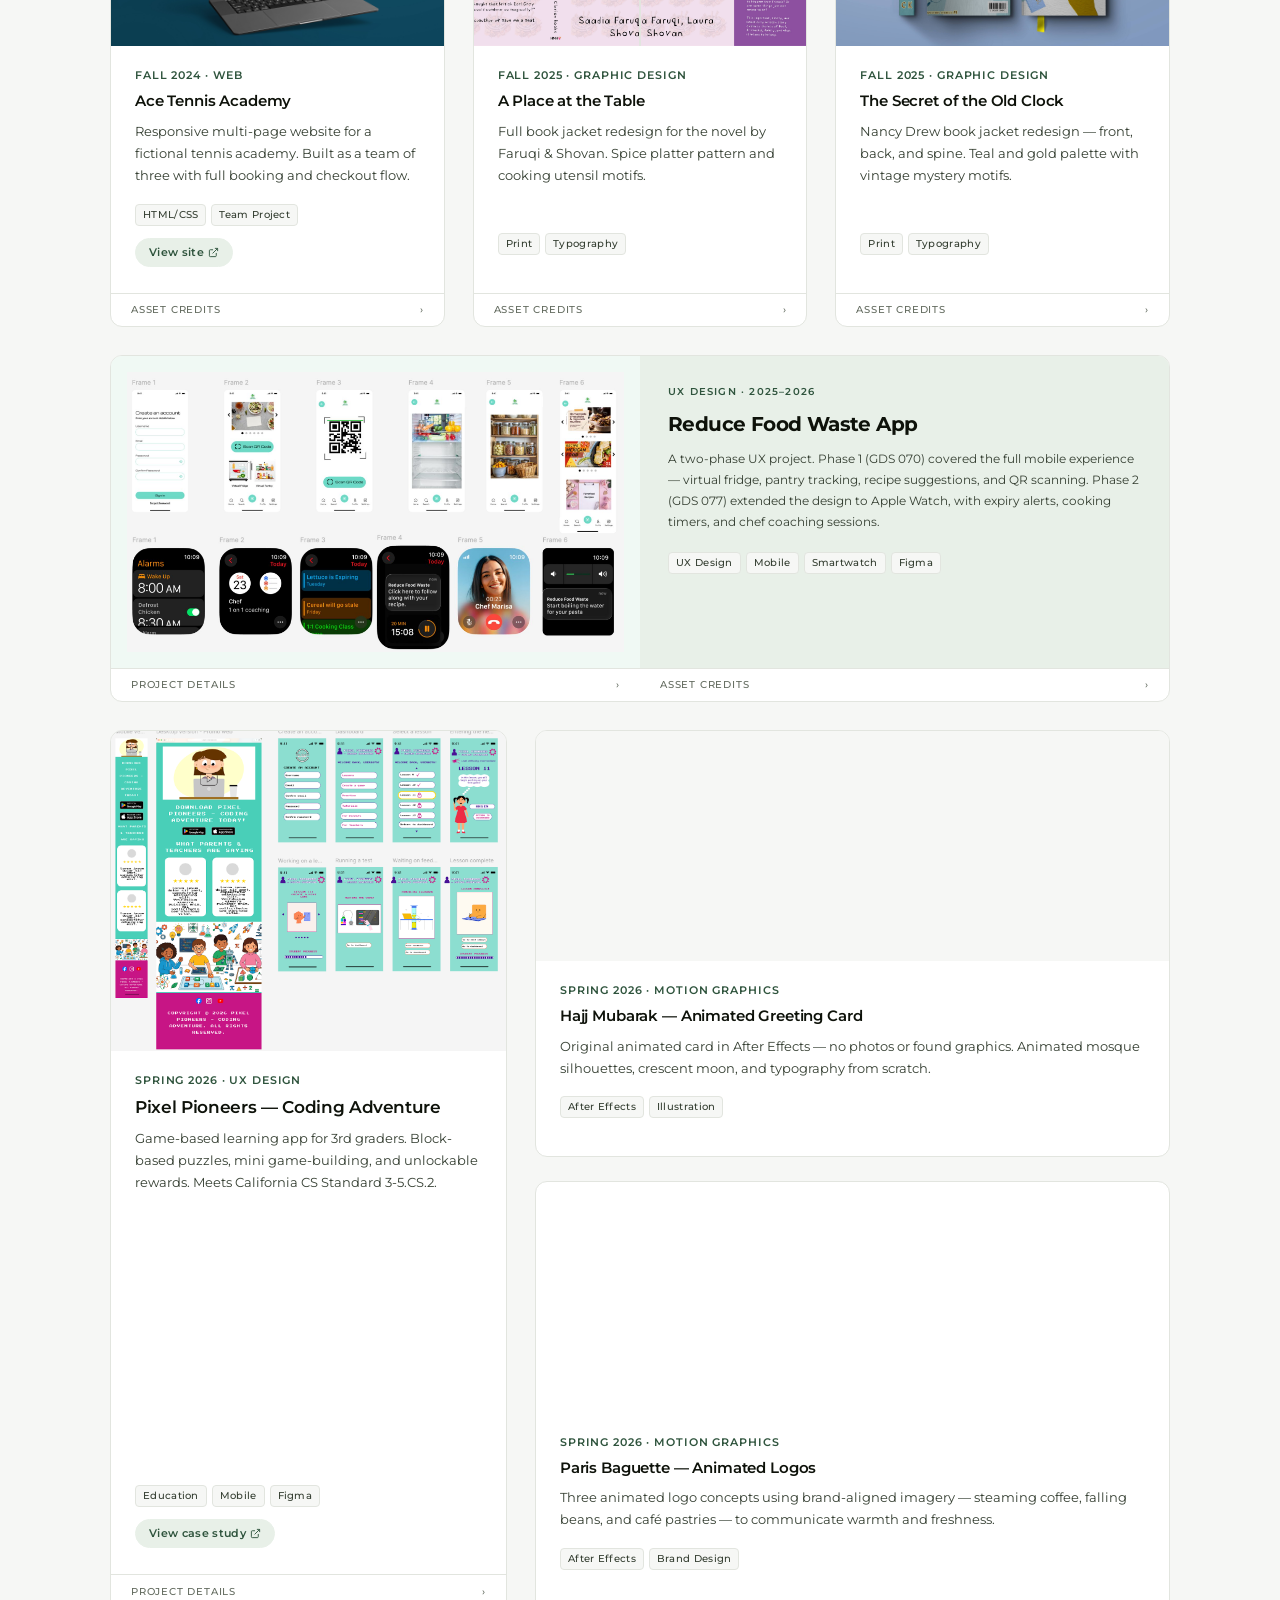
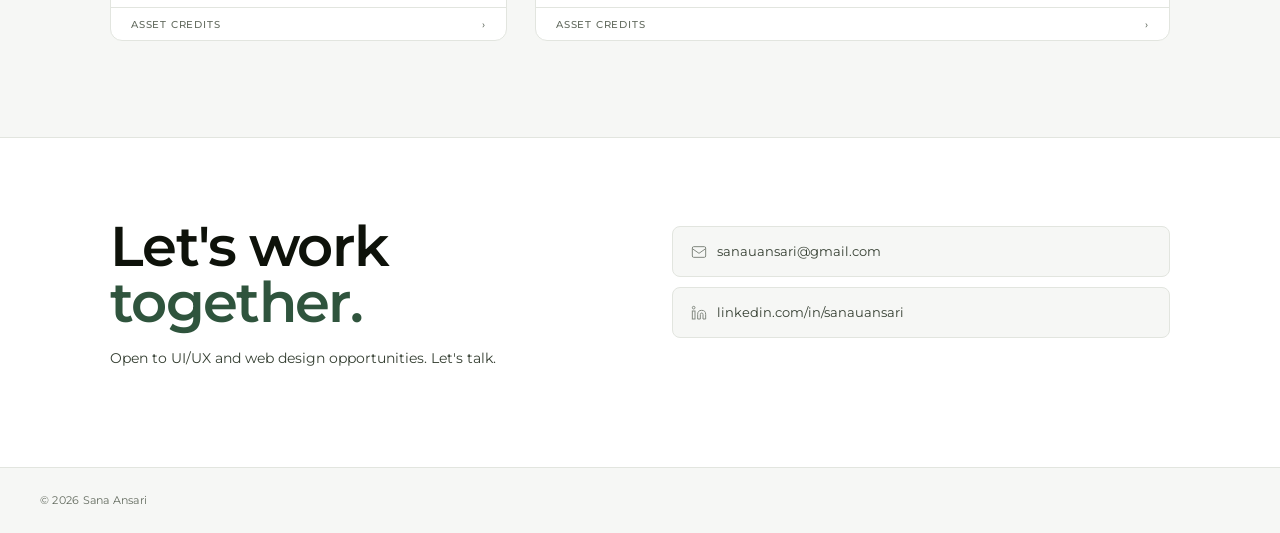
==== commit 362fda54: "Update index.html" ====
--- a/index.html
+++ b/index.html
@@ -124,6 +124,65 @@
     }
     .hero-link:hover { border-color: var(--accent); color: var(--accent); background: var(--accent-light); }
     .hero-link svg { width: 13px; height: 13px; }
+
+    /* SKILLS SECTION */
+    .skills-section {
+      padding: 3.5rem 0;
+      border-bottom: 1px solid var(--border);
+    }
+    .skills-grid {
+      display: grid;
+      grid-template-columns: repeat(4, 1fr);
+      gap: 2rem;
+      margin-top: 1.75rem;
+    }
+    .skill-cat-title {
+      font-size: 10px;
+      font-weight: 600;
+      letter-spacing: 0.12em;
+      text-transform: uppercase;
+      color: var(--accent);
+      margin-bottom: 0.75rem;
+    }
+    .skill-tags { display: flex; flex-wrap: wrap; gap: 6px; }
+    .skill-tag {
+      font-size: 11px;
+      font-weight: 500;
+      color: var(--text-secondary);
+      background: var(--surface);
+      border: 1px solid var(--border);
+      border-radius: 4px;
+      padding: 3px 9px;
+      letter-spacing: 0.02em;
+    }
+    .skill-cert {
+      font-size: 10px;
+      font-weight: 500;
+      color: var(--text-tertiary);
+      margin-top: 0.6rem;
+      letter-spacing: 0.02em;
+      display: flex;
+      align-items: center;
+      gap: 5px;
+    }
+    .skill-cert::before {
+      content: '';
+      display: inline-block;
+      width: 12px;
+      height: 12px;
+      background-image: url("data:image/svg+xml,%3Csvg xmlns='http://www.w3.org/2000/svg' viewBox='0 0 24 24' fill='none' stroke='%232F543D' stroke-width='2'%3E%3Ccircle cx='12' cy='8' r='6'/%3E%3Cpath d='M8.21 13.89L7 23l5-3 5 3-1.21-9.12'/%3E%3C/svg%3E");
+      background-size: contain;
+      background-repeat: no-repeat;
+      flex-shrink: 0;
+    }
+
+    @media (max-width: 980px) {
+      .skills-grid { grid-template-columns: repeat(2, 1fr); }
+    }
+    @media (max-width: 640px) {
+      .skills-grid { grid-template-columns: 1fr; gap: 1.5rem; }
+      .skills-section { padding: 2.5rem 0; }
+    }
 
     /* WORK SECTION */
     .work-section { padding: 4rem 0 6rem; }
@@ -426,6 +485,56 @@
       .featured-title { font-size: 18px; }
     }
 
+    .certs-grid {
+      display: grid;
+      grid-template-columns: repeat(3, 1fr);
+      gap: 1rem;
+    }
+    .cert-card {
+      background: var(--surface);
+      border: 1px solid var(--border);
+      border-radius: 10px;
+      padding: 1rem 1.1rem 1.1rem;
+      text-decoration: none;
+      display: flex;
+      flex-direction: column;
+      gap: 0.3rem;
+      transition: border-color 0.15s, box-shadow 0.15s;
+    }
+    .cert-card:hover {
+      border-color: var(--accent);
+      box-shadow: 0 4px 12px rgba(47, 84, 61, 0.08);
+    }
+    .cert-issuer {
+      font-size: 10px;
+      font-weight: 600;
+      letter-spacing: 0.06em;
+      text-transform: uppercase;
+      color: var(--accent);
+    }
+    .cert-name {
+      font-size: 13px;
+      font-weight: 500;
+      color: var(--text-primary);
+      line-height: 1.4;
+      flex: 1;
+    }
+    .cert-link {
+      font-size: 11px;
+      font-weight: 500;
+      color: var(--text-tertiary);
+      margin-top: 0.5rem;
+      transition: color 0.15s;
+    }
+    .cert-card:hover .cert-link { color: var(--accent); }
+
+    @media (max-width: 980px) {
+      .certs-grid { grid-template-columns: repeat(2, 1fr); }
+    }
+    @media (max-width: 640px) {
+      .certs-grid { grid-template-columns: 1fr; }
+    }
+
     @media (prefers-reduced-motion: reduce) {
       .project-card, .featured-card { transition: none; }
     }
@@ -436,6 +545,7 @@
   <nav>
     <a href="#" class="nav-logo">Sana Ansari</a>
     <ul class="nav-links">
+      <li><a href="#skills">Skills</a></li>
       <li><a href="#work">Work</a></li>
       <li><a href="#contact">Contact</a></li>
     </ul>
@@ -463,6 +573,120 @@
           </div>
         </div>
       </div>
+    </div>
+  </section>
+
+  <!-- SKILLS -->
+  <section class="skills-section" id="skills">
+    <div class="container">
+      <p class="section-label">Skills</p>
+      <div class="skills-grid">
+
+        <div>
+          <p class="skill-cat-title">UX & UI Design</p>
+          <div class="skill-tags">
+            <span class="skill-tag">Wireframing</span>
+            <span class="skill-tag">Prototyping</span>
+            <span class="skill-tag">Interaction Design</span>
+            <span class="skill-tag">Usability Testing</span>
+            <span class="skill-tag">UX Research</span>
+            <span class="skill-tag">Information Architecture</span>
+            <span class="skill-tag">Accessibility (WCAG/ADA)</span>
+            <span class="skill-tag">Mobile UI Design</span>
+            <span class="skill-tag">VUI Design</span>
+            <span class="skill-tag">User Task Flow</span>
+            <span class="skill-tag">Personas</span>
+            <span class="skill-tag">Responsive Web Design</span>
+          </div>
+        </div>
+
+        <div>
+          <p class="skill-cat-title">Design Tools</p>
+          <div class="skill-tags">
+            <span class="skill-tag">Figma</span>
+            <span class="skill-tag">FigJam</span>
+            <span class="skill-tag">Adobe Photoshop</span>
+            <span class="skill-tag">Adobe Illustrator</span>
+            <span class="skill-tag">Adobe After Effects</span>
+            <span class="skill-tag">Adobe InDesign</span>
+            <span class="skill-tag">Adobe Bridge</span>
+            <span class="skill-tag">Canva</span>
+          </div>
+        </div>
+
+        <div>
+          <p class="skill-cat-title">Web Development</p>
+          <div class="skill-tags">
+            <span class="skill-tag">HTML</span>
+            <span class="skill-tag">CSS</span>
+            <span class="skill-tag">JavaScript</span>
+            <span class="skill-tag">Bootstrap</span>
+            <span class="skill-tag">WordPress</span>
+            <span class="skill-tag">Elementor</span>
+            <span class="skill-tag">Wix</span>
+            <span class="skill-tag">GitHub</span>
+            <span class="skill-tag">Visual Studio Code</span>
+          </div>
+        </div>
+
+        <div>
+          <p class="skill-cat-title">Marketing & Content</p>
+          <div class="skill-tags">
+            <span class="skill-tag">Social Media Marketing</span>
+            <span class="skill-tag">Content Calendar Planning</span>
+            <span class="skill-tag">Email Marketing</span>
+            <span class="skill-tag">SEO</span>
+            <span class="skill-tag">Content Planning</span>
+            <span class="skill-tag">Content Development</span>
+            <span class="skill-tag">Mailchimp</span>
+            <span class="skill-tag">Hootsuite</span>
+            <span class="skill-tag">Google Suite</span>
+          </div>
+        </div>
+
+        <div>
+          <p class="skill-cat-title">AI & Emerging Tools</p>
+          <div class="skill-tags">
+            <span class="skill-tag">Anthropic Claude</span>
+            <span class="skill-tag">ChatGPT</span>
+            <span class="skill-tag">Figma Make</span>
+          </div>
+          <p class="skill-cert">Certified: AI Fluency Framework &amp; Foundations</p>
+        </div>
+
+      </div>
+
+      <div class="certs-row">
+        <p class="section-label" style="margin-bottom: 1.25rem; margin-top: 2.5rem;">Certifications</p>
+        <div class="certs-grid">
+          <a href="https://verify.skilljar.com/c/n5oktyyjz3j5" target="_blank" rel="noopener" class="cert-card">
+            <p class="cert-issuer">Anthropic · Jun 2026</p>
+            <p class="cert-name">AI Fluency Framework &amp; Foundations</p>
+            <span class="cert-link">View credential ↗</span>
+          </a>
+          <a href="https://verify.skilljar.com/c/bu9hj78acrw2" target="_blank" rel="noopener" class="cert-card">
+            <p class="cert-issuer">Anthropic · Jun 2026</p>
+            <p class="cert-name">Claude 101</p>
+            <span class="cert-link">View credential ↗</span>
+          </a>
+          <a href="https://learndigital.withgoogle.com/link/1qsdpcedm9s" target="_blank" rel="noopener" class="cert-card">
+            <p class="cert-issuer">Google Digital Garage · Jun 2021</p>
+            <p class="cert-name">Fundamentals of Digital Marketing</p>
+            <span class="cert-link">View credential ↗</span>
+          </a>
+          <a href="https://education.later.com/certificates/xovrawkpex" target="_blank" rel="noopener" class="cert-card">
+            <p class="cert-issuer">Later · Jun 2022</p>
+            <p class="cert-name">Later Product Pro Certification I &amp; II</p>
+            <span class="cert-link">View credential ↗</span>
+          </a>
+          <a href="https://codeinplace.stanford.edu/cip5/certificate/yssk7q" target="_blank" rel="noopener" class="cert-card">
+            <p class="cert-issuer">Stanford University · Jun 2025</p>
+            <p class="cert-name">Code in Place — Python Programming</p>
+            <span class="cert-link">View credential ↗</span>
+          </a>
+        </div>
+      </div>
+
     </div>
   </section>
 
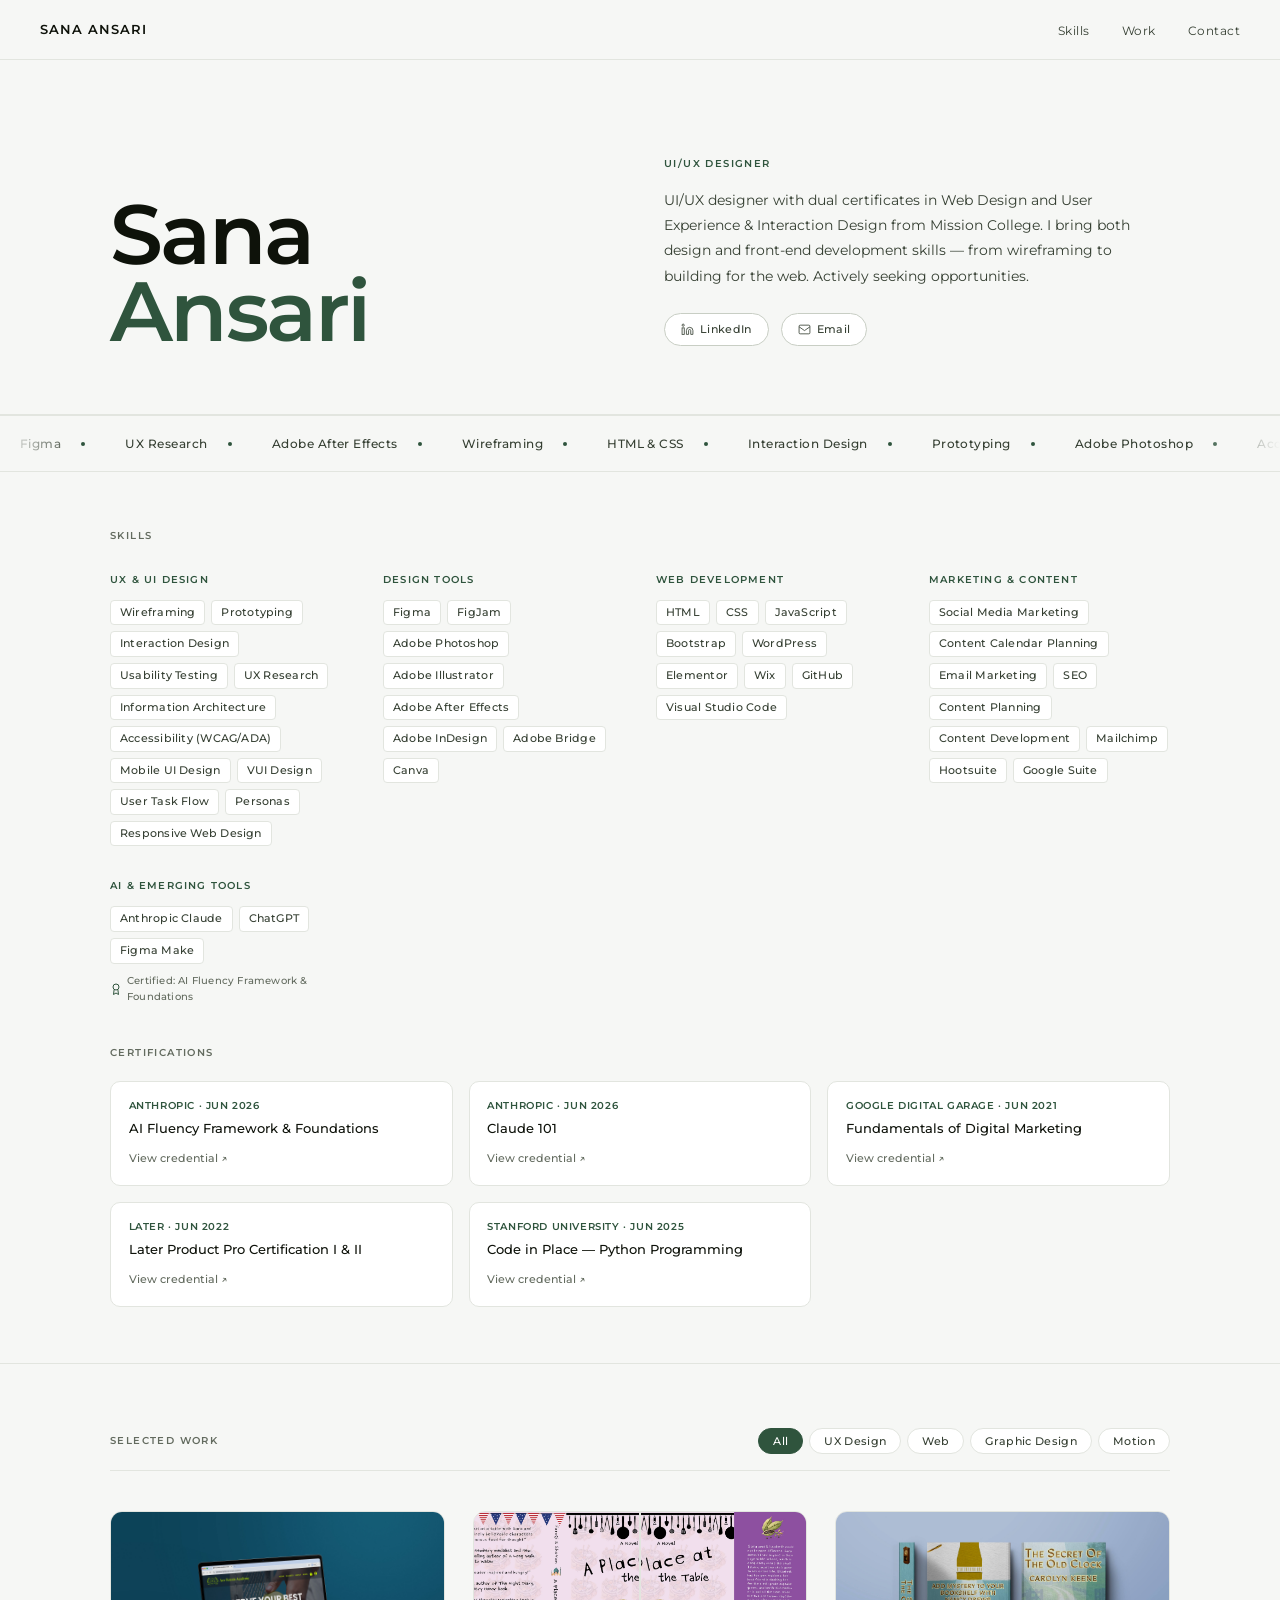
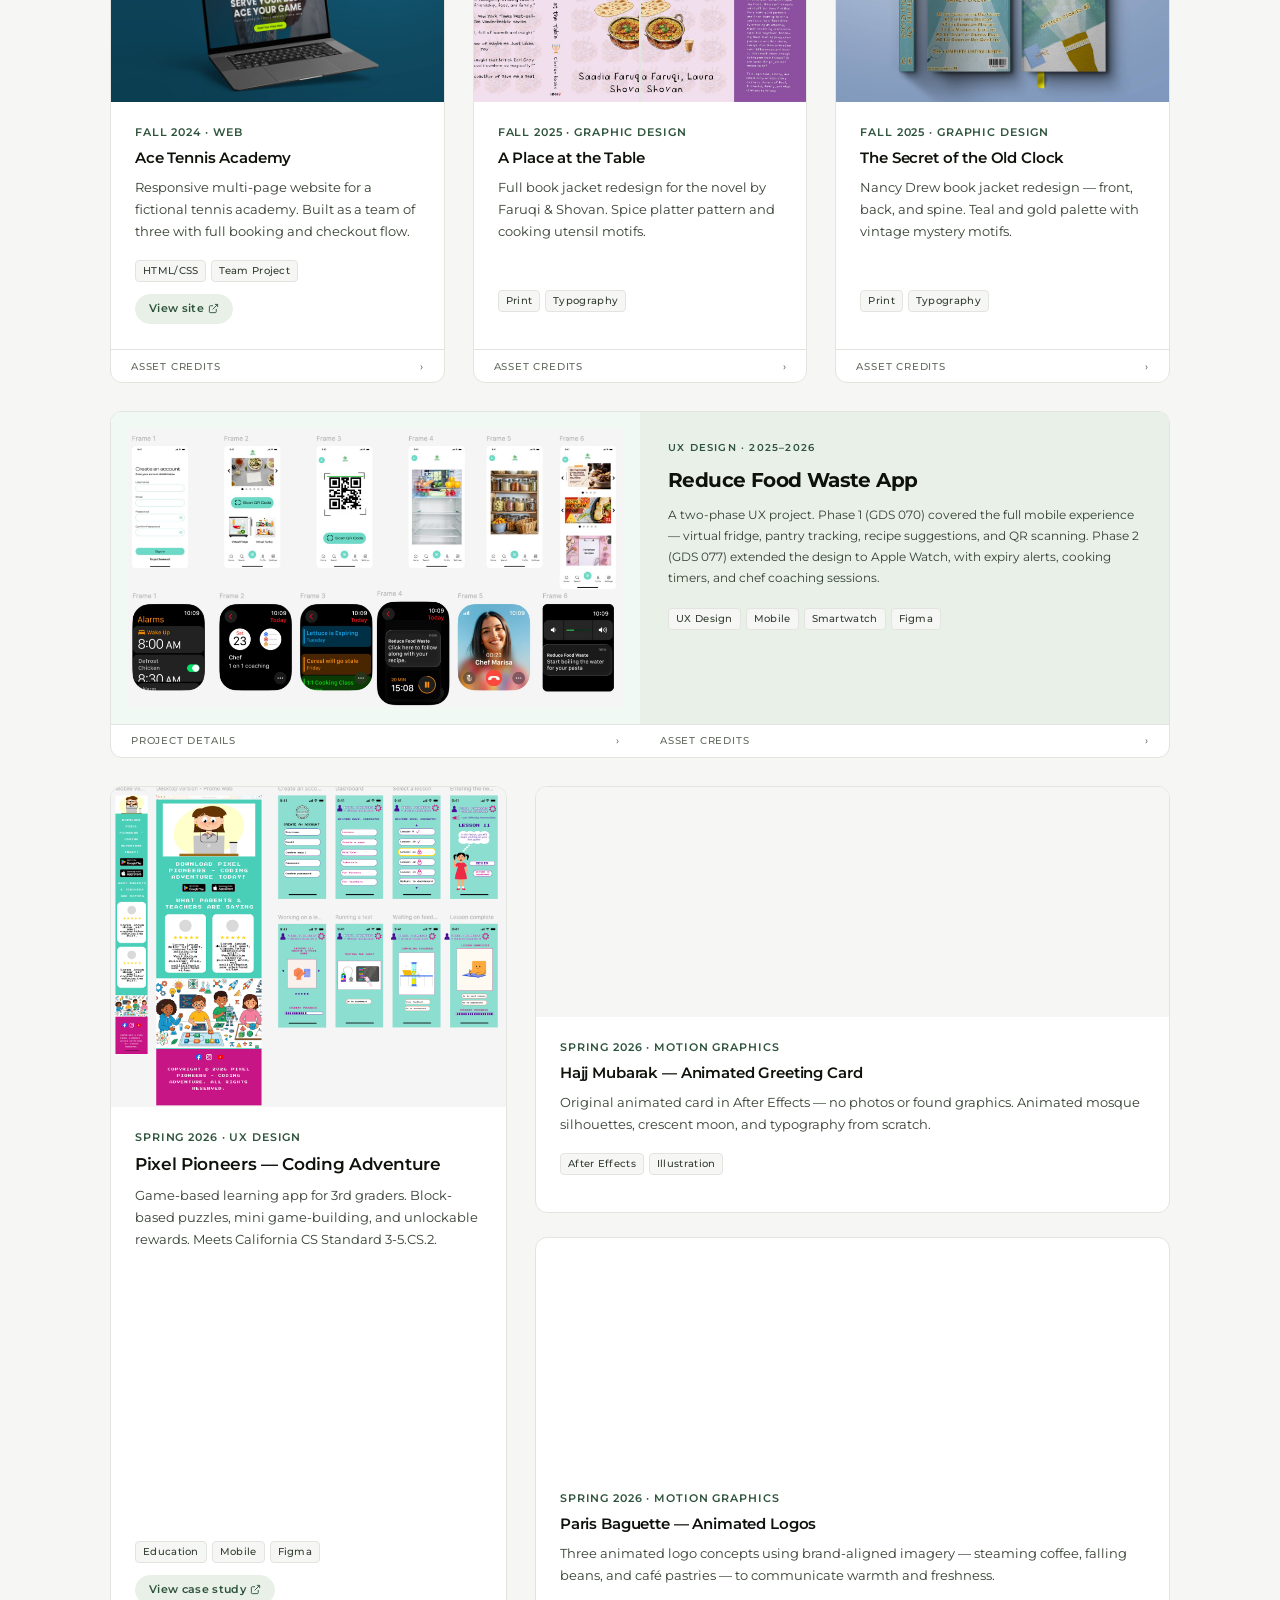
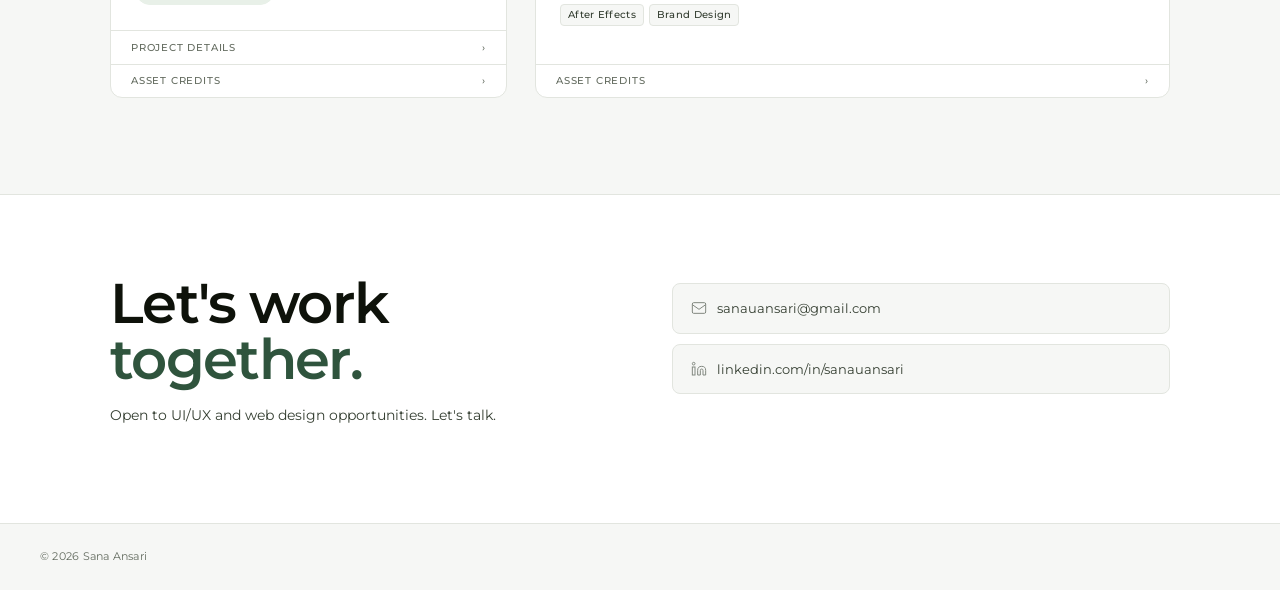
==== commit b3ec671d: "Update index.html" ====
--- a/index.html
+++ b/index.html
@@ -124,6 +124,59 @@
     }
     .hero-link:hover { border-color: var(--accent); color: var(--accent); background: var(--accent-light); }
     .hero-link svg { width: 13px; height: 13px; }
+
+    /* TICKER */
+    .ticker-section {
+      border-bottom: 1px solid var(--border);
+      border-top: 1px solid var(--border);
+      padding: 1.1rem 0;
+      overflow: hidden;
+      position: relative;
+    }
+    .ticker-section::before, .ticker-section::after {
+      content: '';
+      position: absolute;
+      top: 0;
+      width: 80px;
+      height: 100%;
+      z-index: 2;
+      pointer-events: none;
+    }
+    .ticker-section::before { left: 0; background: linear-gradient(to right, var(--bg), transparent); }
+    .ticker-section::after { right: 0; background: linear-gradient(to left, var(--bg), transparent); }
+    .ticker-track {
+      display: flex;
+      width: max-content;
+      animation: ticker 28s linear infinite;
+    }
+    .ticker-track:hover { animation-play-state: paused; }
+    .ticker-item {
+      display: flex;
+      align-items: center;
+      gap: 1.25rem;
+      padding: 0 1.25rem;
+      white-space: nowrap;
+    }
+    .ticker-text {
+      font-size: 12px;
+      font-weight: 500;
+      color: var(--text-secondary);
+      letter-spacing: 0.04em;
+    }
+    .ticker-dot {
+      width: 4px;
+      height: 4px;
+      border-radius: 50%;
+      background: var(--accent);
+      flex-shrink: 0;
+    }
+    @keyframes ticker {
+      0% { transform: translateX(0); }
+      100% { transform: translateX(-50%); }
+    }
+    @media (prefers-reduced-motion: reduce) {
+      .ticker-track { animation: none; }
+    }
 
     /* SKILLS SECTION */
     .skills-section {
@@ -575,6 +628,49 @@
       </div>
     </div>
   </section>
+
+  <!-- TICKER -->
+  <div class="ticker-section">
+    <div class="ticker-track">
+      <div class="ticker-item"><span class="ticker-text">Figma</span><span class="ticker-dot"></span></div>
+      <div class="ticker-item"><span class="ticker-text">UX Research</span><span class="ticker-dot"></span></div>
+      <div class="ticker-item"><span class="ticker-text">Adobe After Effects</span><span class="ticker-dot"></span></div>
+      <div class="ticker-item"><span class="ticker-text">Wireframing</span><span class="ticker-dot"></span></div>
+      <div class="ticker-item"><span class="ticker-text">HTML & CSS</span><span class="ticker-dot"></span></div>
+      <div class="ticker-item"><span class="ticker-text">Interaction Design</span><span class="ticker-dot"></span></div>
+      <div class="ticker-item"><span class="ticker-text">Prototyping</span><span class="ticker-dot"></span></div>
+      <div class="ticker-item"><span class="ticker-text">Adobe Photoshop</span><span class="ticker-dot"></span></div>
+      <div class="ticker-item"><span class="ticker-text">Accessibility (WCAG)</span><span class="ticker-dot"></span></div>
+      <div class="ticker-item"><span class="ticker-text">JavaScript</span><span class="ticker-dot"></span></div>
+      <div class="ticker-item"><span class="ticker-text">Motion Graphics</span><span class="ticker-dot"></span></div>
+      <div class="ticker-item"><span class="ticker-text">FigJam</span><span class="ticker-dot"></span></div>
+      <div class="ticker-item"><span class="ticker-text">Anthropic Claude</span><span class="ticker-dot"></span></div>
+      <div class="ticker-item"><span class="ticker-text">Figma Make</span><span class="ticker-dot"></span></div>
+      <div class="ticker-item"><span class="ticker-text">Information Architecture</span><span class="ticker-dot"></span></div>
+      <div class="ticker-item"><span class="ticker-text">Adobe Illustrator</span><span class="ticker-dot"></span></div>
+      <div class="ticker-item"><span class="ticker-text">Responsive Web Design</span><span class="ticker-dot"></span></div>
+      <div class="ticker-item"><span class="ticker-text">GitHub</span><span class="ticker-dot"></span></div>
+      <!-- Duplicate for seamless loop -->
+      <div class="ticker-item"><span class="ticker-text">Figma</span><span class="ticker-dot"></span></div>
+      <div class="ticker-item"><span class="ticker-text">UX Research</span><span class="ticker-dot"></span></div>
+      <div class="ticker-item"><span class="ticker-text">Adobe After Effects</span><span class="ticker-dot"></span></div>
+      <div class="ticker-item"><span class="ticker-text">Wireframing</span><span class="ticker-dot"></span></div>
+      <div class="ticker-item"><span class="ticker-text">HTML & CSS</span><span class="ticker-dot"></span></div>
+      <div class="ticker-item"><span class="ticker-text">Interaction Design</span><span class="ticker-dot"></span></div>
+      <div class="ticker-item"><span class="ticker-text">Prototyping</span><span class="ticker-dot"></span></div>
+      <div class="ticker-item"><span class="ticker-text">Adobe Photoshop</span><span class="ticker-dot"></span></div>
+      <div class="ticker-item"><span class="ticker-text">Accessibility (WCAG)</span><span class="ticker-dot"></span></div>
+      <div class="ticker-item"><span class="ticker-text">JavaScript</span><span class="ticker-dot"></span></div>
+      <div class="ticker-item"><span class="ticker-text">Motion Graphics</span><span class="ticker-dot"></span></div>
+      <div class="ticker-item"><span class="ticker-text">FigJam</span><span class="ticker-dot"></span></div>
+      <div class="ticker-item"><span class="ticker-text">Anthropic Claude</span><span class="ticker-dot"></span></div>
+      <div class="ticker-item"><span class="ticker-text">Figma Make</span><span class="ticker-dot"></span></div>
+      <div class="ticker-item"><span class="ticker-text">Information Architecture</span><span class="ticker-dot"></span></div>
+      <div class="ticker-item"><span class="ticker-text">Adobe Illustrator</span><span class="ticker-dot"></span></div>
+      <div class="ticker-item"><span class="ticker-text">Responsive Web Design</span><span class="ticker-dot"></span></div>
+      <div class="ticker-item"><span class="ticker-text">GitHub</span><span class="ticker-dot"></span></div>
+    </div>
+  </div>
 
   <!-- SKILLS -->
   <section class="skills-section" id="skills">
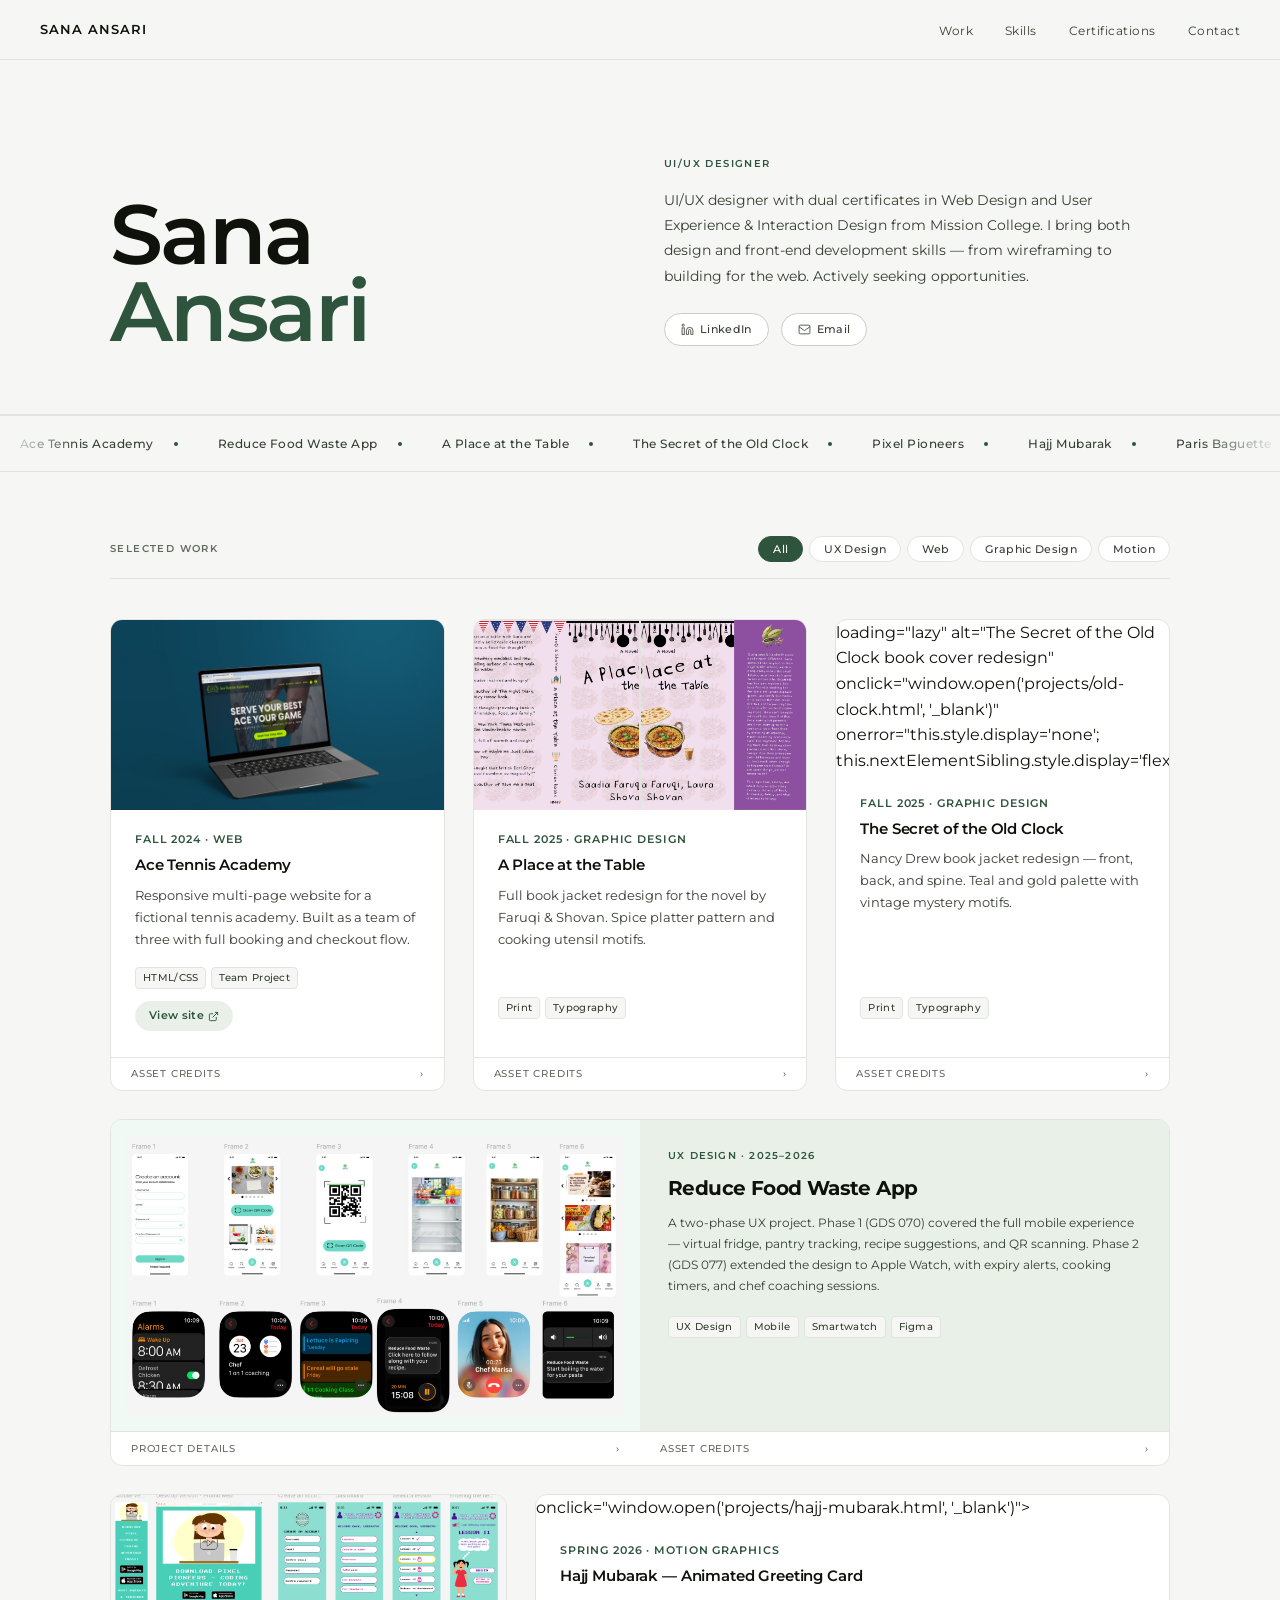
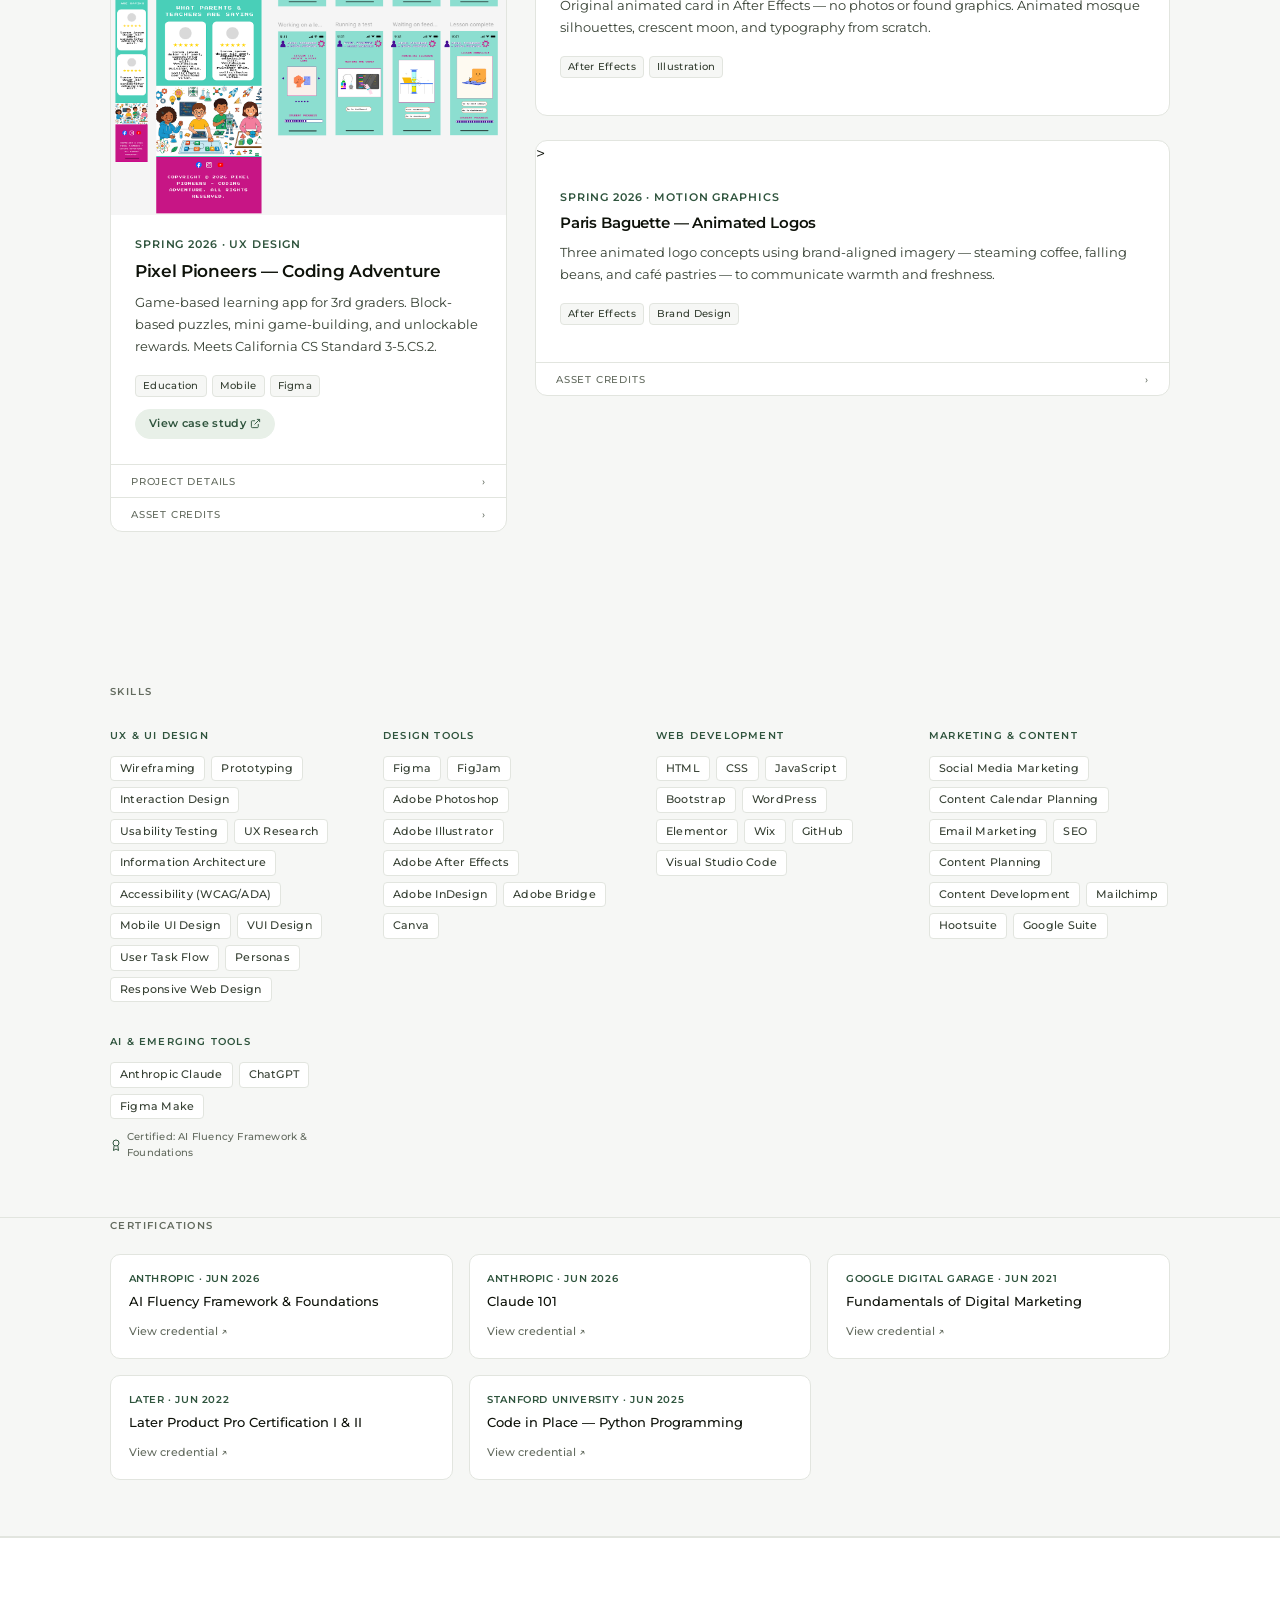
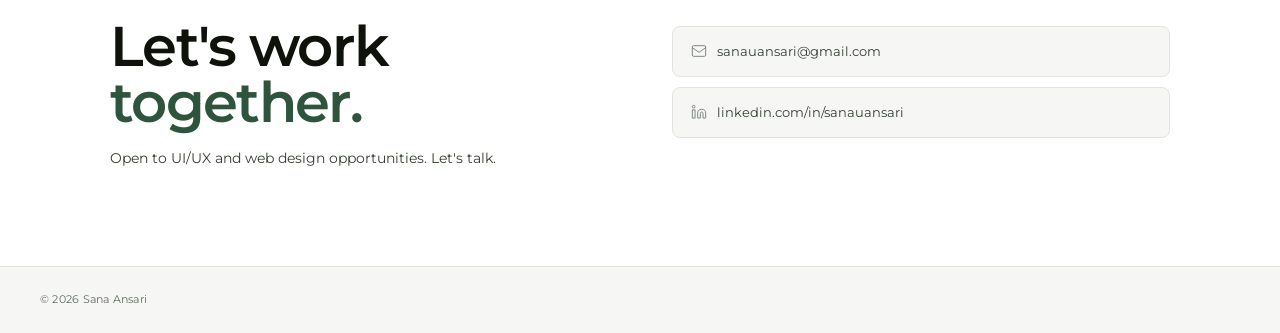
==== commit 5fd4bc99: "Update index.html" ====
--- a/index.html
+++ b/index.html
@@ -163,6 +163,15 @@
       color: var(--text-secondary);
       letter-spacing: 0.04em;
     }
+    .ticker-link {
+      font-size: 12px;
+      font-weight: 500;
+      color: var(--text-secondary);
+      letter-spacing: 0.04em;
+      text-decoration: none;
+      transition: color 0.15s;
+    }
+    .ticker-link:hover { color: var(--accent); }
     .ticker-dot {
       width: 4px;
       height: 4px;
@@ -598,8 +607,9 @@
   <nav>
     <a href="#" class="nav-logo">Sana Ansari</a>
     <ul class="nav-links">
+      <li><a href="#work">Work</a></li>
       <li><a href="#skills">Skills</a></li>
-      <li><a href="#work">Work</a></li>
+      <li><a href="#certifications">Certifications</a></li>
       <li><a href="#contact">Contact</a></li>
     </ul>
   </nav>
@@ -632,159 +642,22 @@
   <!-- TICKER -->
   <div class="ticker-section">
     <div class="ticker-track">
-      <div class="ticker-item"><span class="ticker-text">Figma</span><span class="ticker-dot"></span></div>
-      <div class="ticker-item"><span class="ticker-text">UX Research</span><span class="ticker-dot"></span></div>
-      <div class="ticker-item"><span class="ticker-text">Adobe After Effects</span><span class="ticker-dot"></span></div>
-      <div class="ticker-item"><span class="ticker-text">Wireframing</span><span class="ticker-dot"></span></div>
-      <div class="ticker-item"><span class="ticker-text">HTML & CSS</span><span class="ticker-dot"></span></div>
-      <div class="ticker-item"><span class="ticker-text">Interaction Design</span><span class="ticker-dot"></span></div>
-      <div class="ticker-item"><span class="ticker-text">Prototyping</span><span class="ticker-dot"></span></div>
-      <div class="ticker-item"><span class="ticker-text">Adobe Photoshop</span><span class="ticker-dot"></span></div>
-      <div class="ticker-item"><span class="ticker-text">Accessibility (WCAG)</span><span class="ticker-dot"></span></div>
-      <div class="ticker-item"><span class="ticker-text">JavaScript</span><span class="ticker-dot"></span></div>
-      <div class="ticker-item"><span class="ticker-text">Motion Graphics</span><span class="ticker-dot"></span></div>
-      <div class="ticker-item"><span class="ticker-text">FigJam</span><span class="ticker-dot"></span></div>
-      <div class="ticker-item"><span class="ticker-text">Anthropic Claude</span><span class="ticker-dot"></span></div>
-      <div class="ticker-item"><span class="ticker-text">Figma Make</span><span class="ticker-dot"></span></div>
-      <div class="ticker-item"><span class="ticker-text">Information Architecture</span><span class="ticker-dot"></span></div>
-      <div class="ticker-item"><span class="ticker-text">Adobe Illustrator</span><span class="ticker-dot"></span></div>
-      <div class="ticker-item"><span class="ticker-text">Responsive Web Design</span><span class="ticker-dot"></span></div>
-      <div class="ticker-item"><span class="ticker-text">GitHub</span><span class="ticker-dot"></span></div>
-      <!-- Duplicate for seamless loop -->
-      <div class="ticker-item"><span class="ticker-text">Figma</span><span class="ticker-dot"></span></div>
-      <div class="ticker-item"><span class="ticker-text">UX Research</span><span class="ticker-dot"></span></div>
-      <div class="ticker-item"><span class="ticker-text">Adobe After Effects</span><span class="ticker-dot"></span></div>
-      <div class="ticker-item"><span class="ticker-text">Wireframing</span><span class="ticker-dot"></span></div>
-      <div class="ticker-item"><span class="ticker-text">HTML & CSS</span><span class="ticker-dot"></span></div>
-      <div class="ticker-item"><span class="ticker-text">Interaction Design</span><span class="ticker-dot"></span></div>
-      <div class="ticker-item"><span class="ticker-text">Prototyping</span><span class="ticker-dot"></span></div>
-      <div class="ticker-item"><span class="ticker-text">Adobe Photoshop</span><span class="ticker-dot"></span></div>
-      <div class="ticker-item"><span class="ticker-text">Accessibility (WCAG)</span><span class="ticker-dot"></span></div>
-      <div class="ticker-item"><span class="ticker-text">JavaScript</span><span class="ticker-dot"></span></div>
-      <div class="ticker-item"><span class="ticker-text">Motion Graphics</span><span class="ticker-dot"></span></div>
-      <div class="ticker-item"><span class="ticker-text">FigJam</span><span class="ticker-dot"></span></div>
-      <div class="ticker-item"><span class="ticker-text">Anthropic Claude</span><span class="ticker-dot"></span></div>
-      <div class="ticker-item"><span class="ticker-text">Figma Make</span><span class="ticker-dot"></span></div>
-      <div class="ticker-item"><span class="ticker-text">Information Architecture</span><span class="ticker-dot"></span></div>
-      <div class="ticker-item"><span class="ticker-text">Adobe Illustrator</span><span class="ticker-dot"></span></div>
-      <div class="ticker-item"><span class="ticker-text">Responsive Web Design</span><span class="ticker-dot"></span></div>
-      <div class="ticker-item"><span class="ticker-text">GitHub</span><span class="ticker-dot"></span></div>
+      <div class="ticker-item"><a href="#card-tennis" class="ticker-link">Ace Tennis Academy</a><span class="ticker-dot"></span></div>
+      <div class="ticker-item"><a href="#card-food-waste" class="ticker-link">Reduce Food Waste App</a><span class="ticker-dot"></span></div>
+      <div class="ticker-item"><a href="#card-place-at-table" class="ticker-link">A Place at the Table</a><span class="ticker-dot"></span></div>
+      <div class="ticker-item"><a href="#card-old-clock" class="ticker-link">The Secret of the Old Clock</a><span class="ticker-dot"></span></div>
+      <div class="ticker-item"><a href="#card-pixel-pioneers" class="ticker-link">Pixel Pioneers</a><span class="ticker-dot"></span></div>
+      <div class="ticker-item"><a href="#card-hajj" class="ticker-link">Hajj Mubarak</a><span class="ticker-dot"></span></div>
+      <div class="ticker-item"><a href="#card-paris" class="ticker-link">Paris Baguette</a><span class="ticker-dot"></span></div>
+      <div class="ticker-item"><a href="#card-tennis" class="ticker-link">Ace Tennis Academy</a><span class="ticker-dot"></span></div>
+      <div class="ticker-item"><a href="#card-food-waste" class="ticker-link">Reduce Food Waste App</a><span class="ticker-dot"></span></div>
+      <div class="ticker-item"><a href="#card-place-at-table" class="ticker-link">A Place at the Table</a><span class="ticker-dot"></span></div>
+      <div class="ticker-item"><a href="#card-old-clock" class="ticker-link">The Secret of the Old Clock</a><span class="ticker-dot"></span></div>
+      <div class="ticker-item"><a href="#card-pixel-pioneers" class="ticker-link">Pixel Pioneers</a><span class="ticker-dot"></span></div>
+      <div class="ticker-item"><a href="#card-hajj" class="ticker-link">Hajj Mubarak</a><span class="ticker-dot"></span></div>
+      <div class="ticker-item"><a href="#card-paris" class="ticker-link">Paris Baguette</a><span class="ticker-dot"></span></div>
     </div>
   </div>
-
-  <!-- SKILLS -->
-  <section class="skills-section" id="skills">
-    <div class="container">
-      <p class="section-label">Skills</p>
-      <div class="skills-grid">
-
-        <div>
-          <p class="skill-cat-title">UX & UI Design</p>
-          <div class="skill-tags">
-            <span class="skill-tag">Wireframing</span>
-            <span class="skill-tag">Prototyping</span>
-            <span class="skill-tag">Interaction Design</span>
-            <span class="skill-tag">Usability Testing</span>
-            <span class="skill-tag">UX Research</span>
-            <span class="skill-tag">Information Architecture</span>
-            <span class="skill-tag">Accessibility (WCAG/ADA)</span>
-            <span class="skill-tag">Mobile UI Design</span>
-            <span class="skill-tag">VUI Design</span>
-            <span class="skill-tag">User Task Flow</span>
-            <span class="skill-tag">Personas</span>
-            <span class="skill-tag">Responsive Web Design</span>
-          </div>
-        </div>
-
-        <div>
-          <p class="skill-cat-title">Design Tools</p>
-          <div class="skill-tags">
-            <span class="skill-tag">Figma</span>
-            <span class="skill-tag">FigJam</span>
-            <span class="skill-tag">Adobe Photoshop</span>
-            <span class="skill-tag">Adobe Illustrator</span>
-            <span class="skill-tag">Adobe After Effects</span>
-            <span class="skill-tag">Adobe InDesign</span>
-            <span class="skill-tag">Adobe Bridge</span>
-            <span class="skill-tag">Canva</span>
-          </div>
-        </div>
-
-        <div>
-          <p class="skill-cat-title">Web Development</p>
-          <div class="skill-tags">
-            <span class="skill-tag">HTML</span>
-            <span class="skill-tag">CSS</span>
-            <span class="skill-tag">JavaScript</span>
-            <span class="skill-tag">Bootstrap</span>
-            <span class="skill-tag">WordPress</span>
-            <span class="skill-tag">Elementor</span>
-            <span class="skill-tag">Wix</span>
-            <span class="skill-tag">GitHub</span>
-            <span class="skill-tag">Visual Studio Code</span>
-          </div>
-        </div>
-
-        <div>
-          <p class="skill-cat-title">Marketing & Content</p>
-          <div class="skill-tags">
-            <span class="skill-tag">Social Media Marketing</span>
-            <span class="skill-tag">Content Calendar Planning</span>
-            <span class="skill-tag">Email Marketing</span>
-            <span class="skill-tag">SEO</span>
-            <span class="skill-tag">Content Planning</span>
-            <span class="skill-tag">Content Development</span>
-            <span class="skill-tag">Mailchimp</span>
-            <span class="skill-tag">Hootsuite</span>
-            <span class="skill-tag">Google Suite</span>
-          </div>
-        </div>
-
-        <div>
-          <p class="skill-cat-title">AI & Emerging Tools</p>
-          <div class="skill-tags">
-            <span class="skill-tag">Anthropic Claude</span>
-            <span class="skill-tag">ChatGPT</span>
-            <span class="skill-tag">Figma Make</span>
-          </div>
-          <p class="skill-cert">Certified: AI Fluency Framework &amp; Foundations</p>
-        </div>
-
-      </div>
-
-      <div class="certs-row">
-        <p class="section-label" style="margin-bottom: 1.25rem; margin-top: 2.5rem;">Certifications</p>
-        <div class="certs-grid">
-          <a href="https://verify.skilljar.com/c/n5oktyyjz3j5" target="_blank" rel="noopener" class="cert-card">
-            <p class="cert-issuer">Anthropic · Jun 2026</p>
-            <p class="cert-name">AI Fluency Framework &amp; Foundations</p>
-            <span class="cert-link">View credential ↗</span>
-          </a>
-          <a href="https://verify.skilljar.com/c/bu9hj78acrw2" target="_blank" rel="noopener" class="cert-card">
-            <p class="cert-issuer">Anthropic · Jun 2026</p>
-            <p class="cert-name">Claude 101</p>
-            <span class="cert-link">View credential ↗</span>
-          </a>
-          <a href="https://learndigital.withgoogle.com/link/1qsdpcedm9s" target="_blank" rel="noopener" class="cert-card">
-            <p class="cert-issuer">Google Digital Garage · Jun 2021</p>
-            <p class="cert-name">Fundamentals of Digital Marketing</p>
-            <span class="cert-link">View credential ↗</span>
-          </a>
-          <a href="https://education.later.com/certificates/xovrawkpex" target="_blank" rel="noopener" class="cert-card">
-            <p class="cert-issuer">Later · Jun 2022</p>
-            <p class="cert-name">Later Product Pro Certification I &amp; II</p>
-            <span class="cert-link">View credential ↗</span>
-          </a>
-          <a href="https://codeinplace.stanford.edu/cip5/certificate/yssk7q" target="_blank" rel="noopener" class="cert-card">
-            <p class="cert-issuer">Stanford University · Jun 2025</p>
-            <p class="cert-name">Code in Place — Python Programming</p>
-            <span class="cert-link">View credential ↗</span>
-          </a>
-        </div>
-      </div>
-
-    </div>
-  </section>
 
   <!-- WORK -->
   <section class="work-section" id="work">
@@ -806,7 +679,7 @@
         <div class="row-3">
 
           <!-- Ace Tennis -->
-          <div class="project-card" data-category="web">
+          <div class="project-card" data-category="web" id="card-tennis">
             <img class="card-img-sm" src="images/tennis.jpg" loading="lazy" alt="Ace Tennis Academy website on laptop mockup"
               onclick="window.open('projects/ace-tennis.html', '_blank')"
               onerror="this.style.display='none'; this.nextElementSibling.style.display='flex';">
@@ -837,7 +710,7 @@
           </div>
 
           <!-- A Place at the Table -->
-          <div class="project-card" data-category="graphic">
+          <div class="project-card" data-category="graphic" id="card-place-at-table">
             <div class="card-img-duo" onclick="window.open('projects/place-at-table.html', '_blank')">
               <img src="images/place-at-table.jpg" loading="lazy" alt="A Place at the Table front cover" onerror="this.style.background='#EEF1EC';">
               <img src="images/place-at-table.jpg" loading="lazy" alt="A Place at the Table back cover" style="object-position:right;" onerror="this.style.background='#E0EBE2';">
@@ -871,8 +744,7 @@
           </div>
 
           <!-- Secret of the Old Clock -->
-          <div class="project-card" data-category="graphic">
-            <img class="card-img-sm" src="images/old-clock.jpg" loading="lazy" alt="The Secret of the Old Clock book cover redesign"
+          <div class="project-card" data-category="graphic" id="card-old-clock"> loading="lazy" alt="The Secret of the Old Clock book cover redesign"
               onclick="window.open('projects/old-clock.html', '_blank')"
               onerror="this.style.display='none'; this.nextElementSibling.style.display='flex';">
             <div class="card-placeholder card-img-sm" style="display:none; cursor:pointer;" onclick="window.open('projects/old-clock.html', '_blank')">
@@ -904,7 +776,7 @@
         </div>
 
         <!-- ROW 2: Featured Food Waste -->
-        <div class="featured-card" data-category="ux">
+        <div class="featured-card" data-category="ux" id="card-food-waste">
           <img class="featured-img" src="images/food-waste-mobile-2.jpg" loading="lazy" alt="Reduce Food Waste mobile app"
             style="object-fit: contain; background: #f0f9f4; padding: 1rem;"
             onclick="window.open('projects/food-waste.html', '_blank')"
@@ -951,7 +823,7 @@
         <div class="row-featured">
 
           <!-- Pixel Pioneers -->
-          <div class="project-card" data-category="ux">
+          <div class="project-card" data-category="ux" id="card-pixel-pioneers">
             <img class="card-img-tall"
               src="images/pixel-pioneers.png" loading="lazy"
               alt="Pixel Pioneers app screens"
@@ -1000,8 +872,7 @@
           <div style="display:flex; flex-direction:column; gap:1.5rem;">
 
             <!-- Hajj Mubarak -->
-            <div class="project-card" data-category="motion">
-              <video class="card-img" autoplay loop muted playsinline
+            <div class="project-card" data-category="motion" id="card-hajj">
                 onclick="window.open('projects/hajj-mubarak.html', '_blank')">
                 <source src="images/hajj-mubarak.mp4" type="video/mp4">
               </video>
@@ -1017,8 +888,7 @@
             </div>
 
             <!-- Paris Baguette -->
-            <div class="project-card" data-category="motion">
-              <video class="card-video" autoplay loop muted playsinline onclick="window.open('projects/paris-baguette.html', '_blank')">
+            <div class="project-card" data-category="motion" id="card-paris">>
                 <source src="images/paris-baguette.mp4" type="video/mp4">
               </video>
               <div class="card-body">
@@ -1051,6 +921,122 @@
     </div>
   </section>
 
+  <!-- SKILLS -->
+  <section class="skills-section" id="skills">
+    <div class="container">
+      <p class="section-label">Skills</p>
+      <div class="skills-grid">
+
+        <div>
+          <p class="skill-cat-title">UX & UI Design</p>
+          <div class="skill-tags">
+            <span class="skill-tag">Wireframing</span>
+            <span class="skill-tag">Prototyping</span>
+            <span class="skill-tag">Interaction Design</span>
+            <span class="skill-tag">Usability Testing</span>
+            <span class="skill-tag">UX Research</span>
+            <span class="skill-tag">Information Architecture</span>
+            <span class="skill-tag">Accessibility (WCAG/ADA)</span>
+            <span class="skill-tag">Mobile UI Design</span>
+            <span class="skill-tag">VUI Design</span>
+            <span class="skill-tag">User Task Flow</span>
+            <span class="skill-tag">Personas</span>
+            <span class="skill-tag">Responsive Web Design</span>
+          </div>
+        </div>
+
+        <div>
+          <p class="skill-cat-title">Design Tools</p>
+          <div class="skill-tags">
+            <span class="skill-tag">Figma</span>
+            <span class="skill-tag">FigJam</span>
+            <span class="skill-tag">Adobe Photoshop</span>
+            <span class="skill-tag">Adobe Illustrator</span>
+            <span class="skill-tag">Adobe After Effects</span>
+            <span class="skill-tag">Adobe InDesign</span>
+            <span class="skill-tag">Adobe Bridge</span>
+            <span class="skill-tag">Canva</span>
+          </div>
+        </div>
+
+        <div>
+          <p class="skill-cat-title">Web Development</p>
+          <div class="skill-tags">
+            <span class="skill-tag">HTML</span>
+            <span class="skill-tag">CSS</span>
+            <span class="skill-tag">JavaScript</span>
+            <span class="skill-tag">Bootstrap</span>
+            <span class="skill-tag">WordPress</span>
+            <span class="skill-tag">Elementor</span>
+            <span class="skill-tag">Wix</span>
+            <span class="skill-tag">GitHub</span>
+            <span class="skill-tag">Visual Studio Code</span>
+          </div>
+        </div>
+
+        <div>
+          <p class="skill-cat-title">Marketing & Content</p>
+          <div class="skill-tags">
+            <span class="skill-tag">Social Media Marketing</span>
+            <span class="skill-tag">Content Calendar Planning</span>
+            <span class="skill-tag">Email Marketing</span>
+            <span class="skill-tag">SEO</span>
+            <span class="skill-tag">Content Planning</span>
+            <span class="skill-tag">Content Development</span>
+            <span class="skill-tag">Mailchimp</span>
+            <span class="skill-tag">Hootsuite</span>
+            <span class="skill-tag">Google Suite</span>
+          </div>
+        </div>
+
+        <div>
+          <p class="skill-cat-title">AI & Emerging Tools</p>
+          <div class="skill-tags">
+            <span class="skill-tag">Anthropic Claude</span>
+            <span class="skill-tag">ChatGPT</span>
+            <span class="skill-tag">Figma Make</span>
+          </div>
+          <p class="skill-cert">Certified: AI Fluency Framework &amp; Foundations</p>
+        </div>
+
+      </div>
+    </div>
+  </section>
+
+  <!-- CERTIFICATIONS -->
+  <section class="skills-section" id="certifications" style="border-top: none; padding-top: 0;">
+    <div class="container">
+      <p class="section-label" style="margin-bottom: 1.25rem;">Certifications</p>
+      <div class="certs-grid">
+        <a href="https://verify.skilljar.com/c/n5oktyyjz3j5" target="_blank" rel="noopener" class="cert-card">
+          <p class="cert-issuer">Anthropic · Jun 2026</p>
+          <p class="cert-name">AI Fluency Framework &amp; Foundations</p>
+          <span class="cert-link">View credential ↗</span>
+        </a>
+        <a href="https://verify.skilljar.com/c/bu9hj78acrw2" target="_blank" rel="noopener" class="cert-card">
+          <p class="cert-issuer">Anthropic · Jun 2026</p>
+          <p class="cert-name">Claude 101</p>
+          <span class="cert-link">View credential ↗</span>
+        </a>
+        <a href="https://learndigital.withgoogle.com/link/1qsdpcedm9s" target="_blank" rel="noopener" class="cert-card">
+          <p class="cert-issuer">Google Digital Garage · Jun 2021</p>
+          <p class="cert-name">Fundamentals of Digital Marketing</p>
+          <span class="cert-link">View credential ↗</span>
+        </a>
+        <a href="https://education.later.com/certificates/xovrawkpex" target="_blank" rel="noopener" class="cert-card">
+          <p class="cert-issuer">Later · Jun 2022</p>
+          <p class="cert-name">Later Product Pro Certification I &amp; II</p>
+          <span class="cert-link">View credential ↗</span>
+        </a>
+        <a href="https://codeinplace.stanford.edu/cip5/certificate/yssk7q" target="_blank" rel="noopener" class="cert-card">
+          <p class="cert-issuer">Stanford University · Jun 2025</p>
+          <p class="cert-name">Code in Place — Python Programming</p>
+          <span class="cert-link">View credential ↗</span>
+        </a>
+      </div>
+    </div>
+  </section>
+
   <!-- CONTACT -->
   <section class="contact-section" id="contact">
     <div class="container">
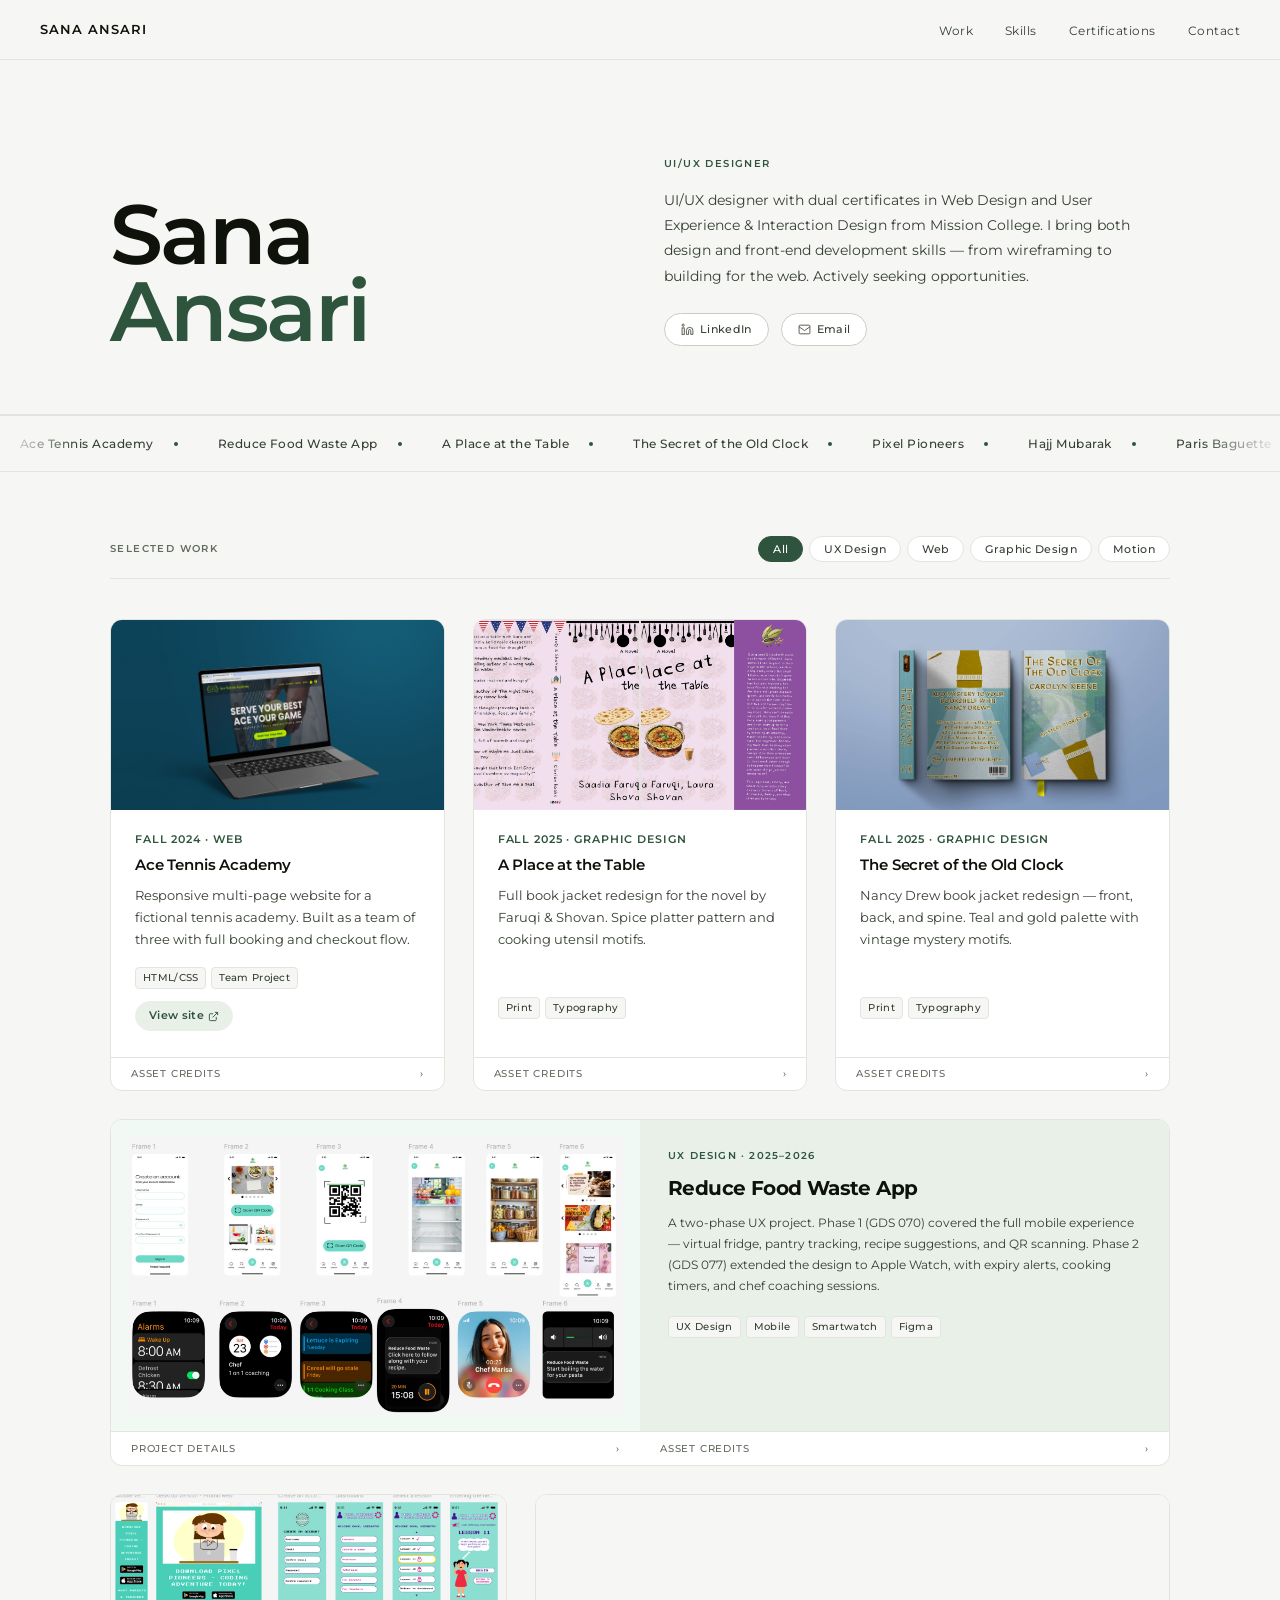
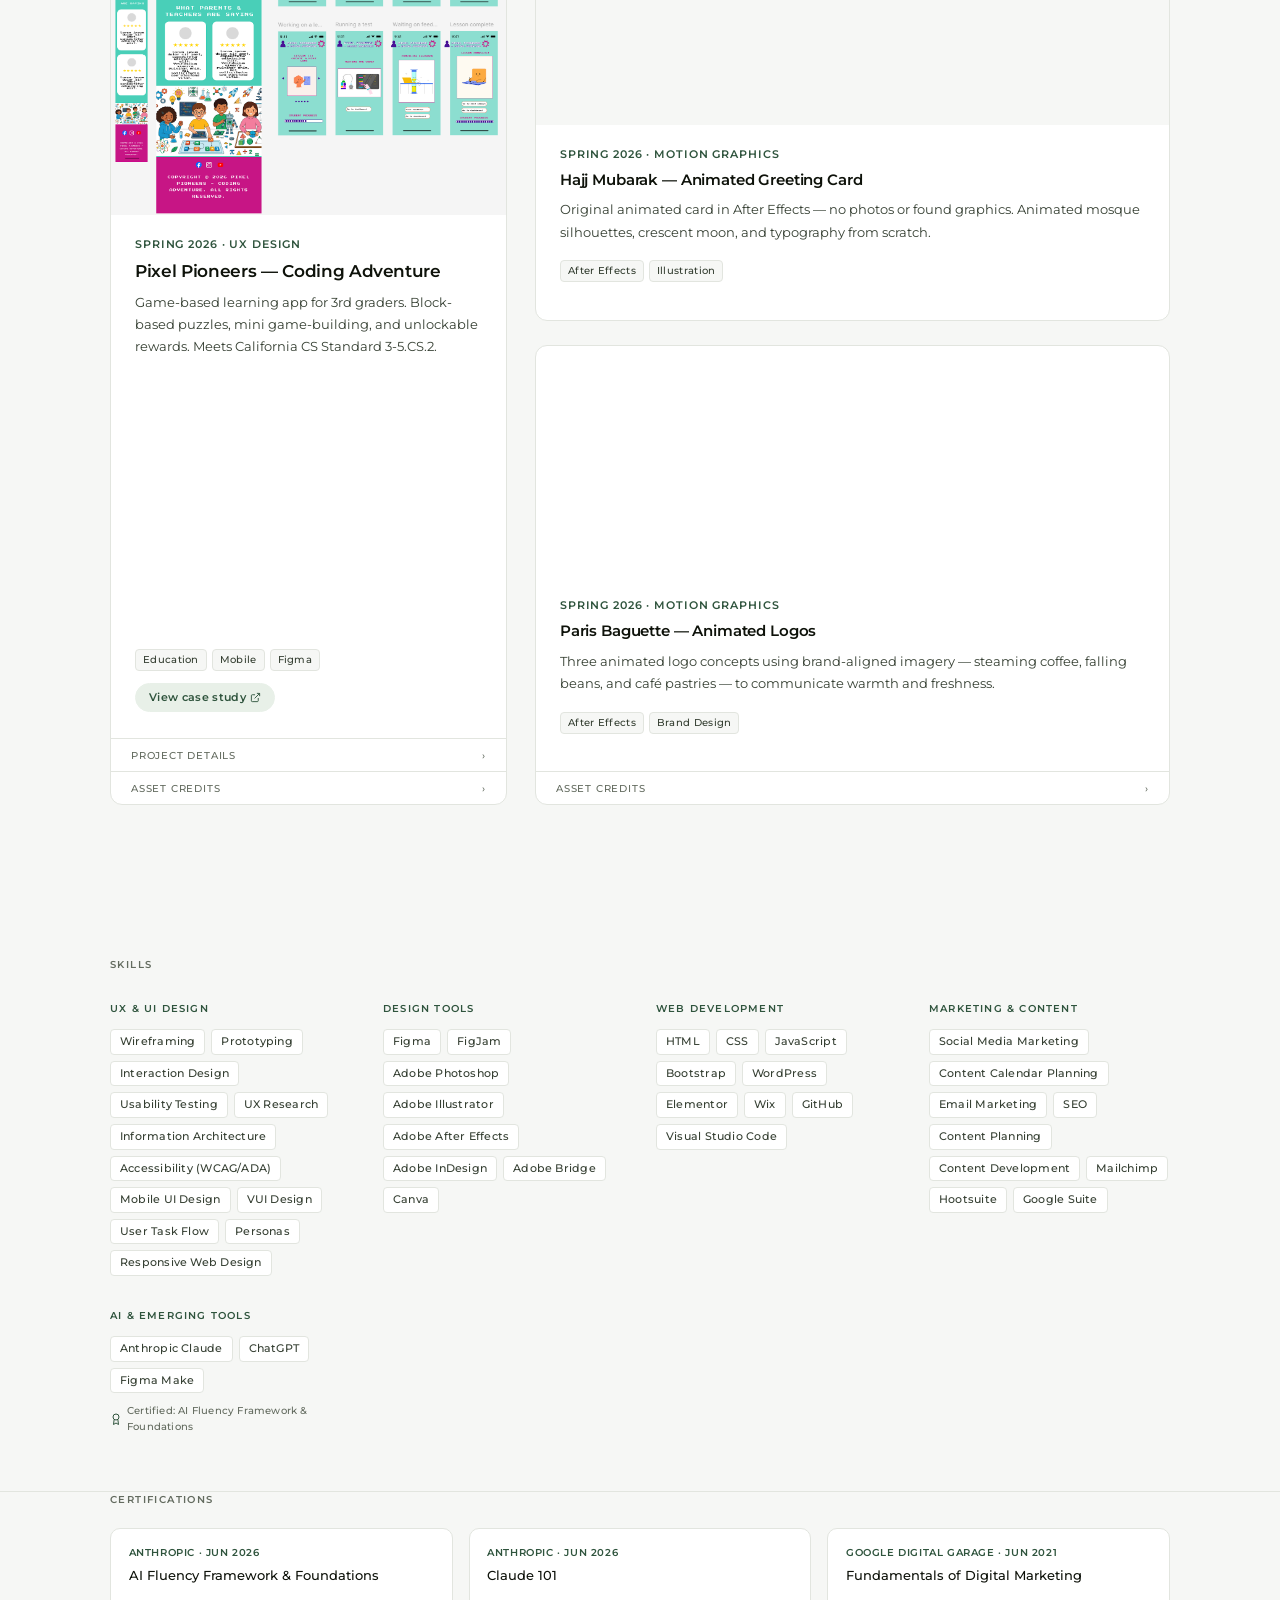
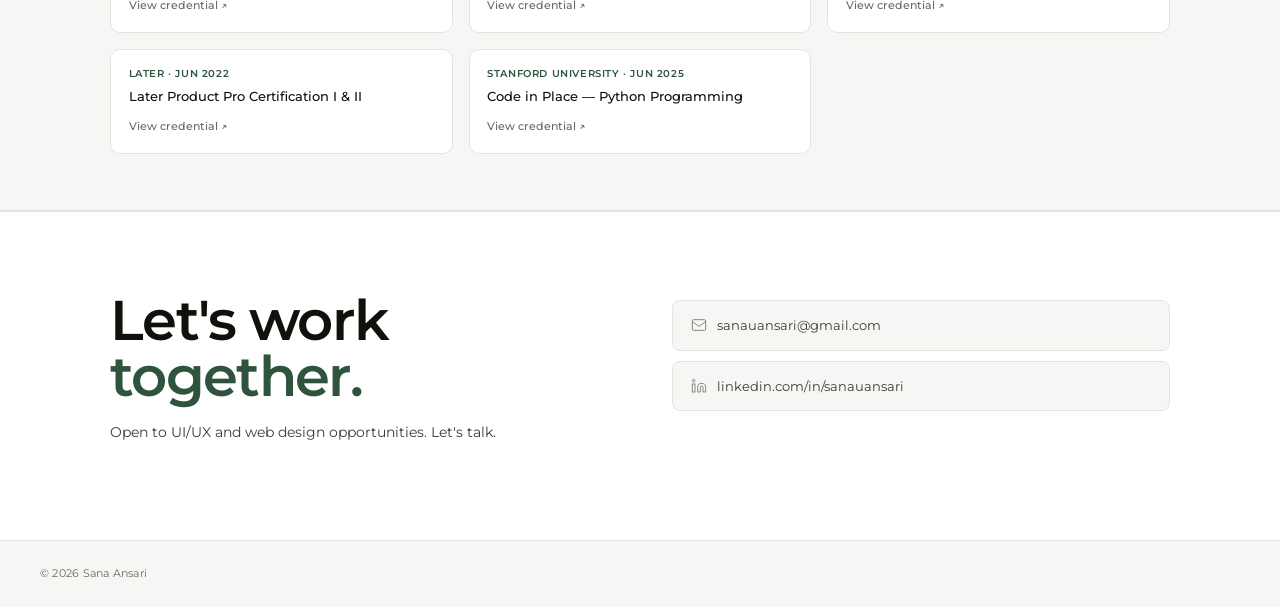
==== commit aae9fc1d: "Update index.html" ====
--- a/index.html
+++ b/index.html
@@ -744,7 +744,8 @@
           </div>
 
           <!-- Secret of the Old Clock -->
-          <div class="project-card" data-category="graphic" id="card-old-clock"> loading="lazy" alt="The Secret of the Old Clock book cover redesign"
+          <div class="project-card" data-category="graphic" id="card-old-clock">
+            <img class="card-img-sm" src="images/old-clock.jpg" loading="lazy" alt="The Secret of the Old Clock book cover redesign"
               onclick="window.open('projects/old-clock.html', '_blank')"
               onerror="this.style.display='none'; this.nextElementSibling.style.display='flex';">
             <div class="card-placeholder card-img-sm" style="display:none; cursor:pointer;" onclick="window.open('projects/old-clock.html', '_blank')">
@@ -873,6 +874,7 @@
 
             <!-- Hajj Mubarak -->
             <div class="project-card" data-category="motion" id="card-hajj">
+              <video class="card-img" autoplay loop muted playsinline
                 onclick="window.open('projects/hajj-mubarak.html', '_blank')">
                 <source src="images/hajj-mubarak.mp4" type="video/mp4">
               </video>
@@ -888,7 +890,8 @@
             </div>
 
             <!-- Paris Baguette -->
-            <div class="project-card" data-category="motion" id="card-paris">>
+            <div class="project-card" data-category="motion" id="card-paris">
+              <video class="card-video" autoplay loop muted playsinline onclick="window.open('projects/paris-baguette.html', '_blank')">
                 <source src="images/paris-baguette.mp4" type="video/mp4">
               </video>
               <div class="card-body">
